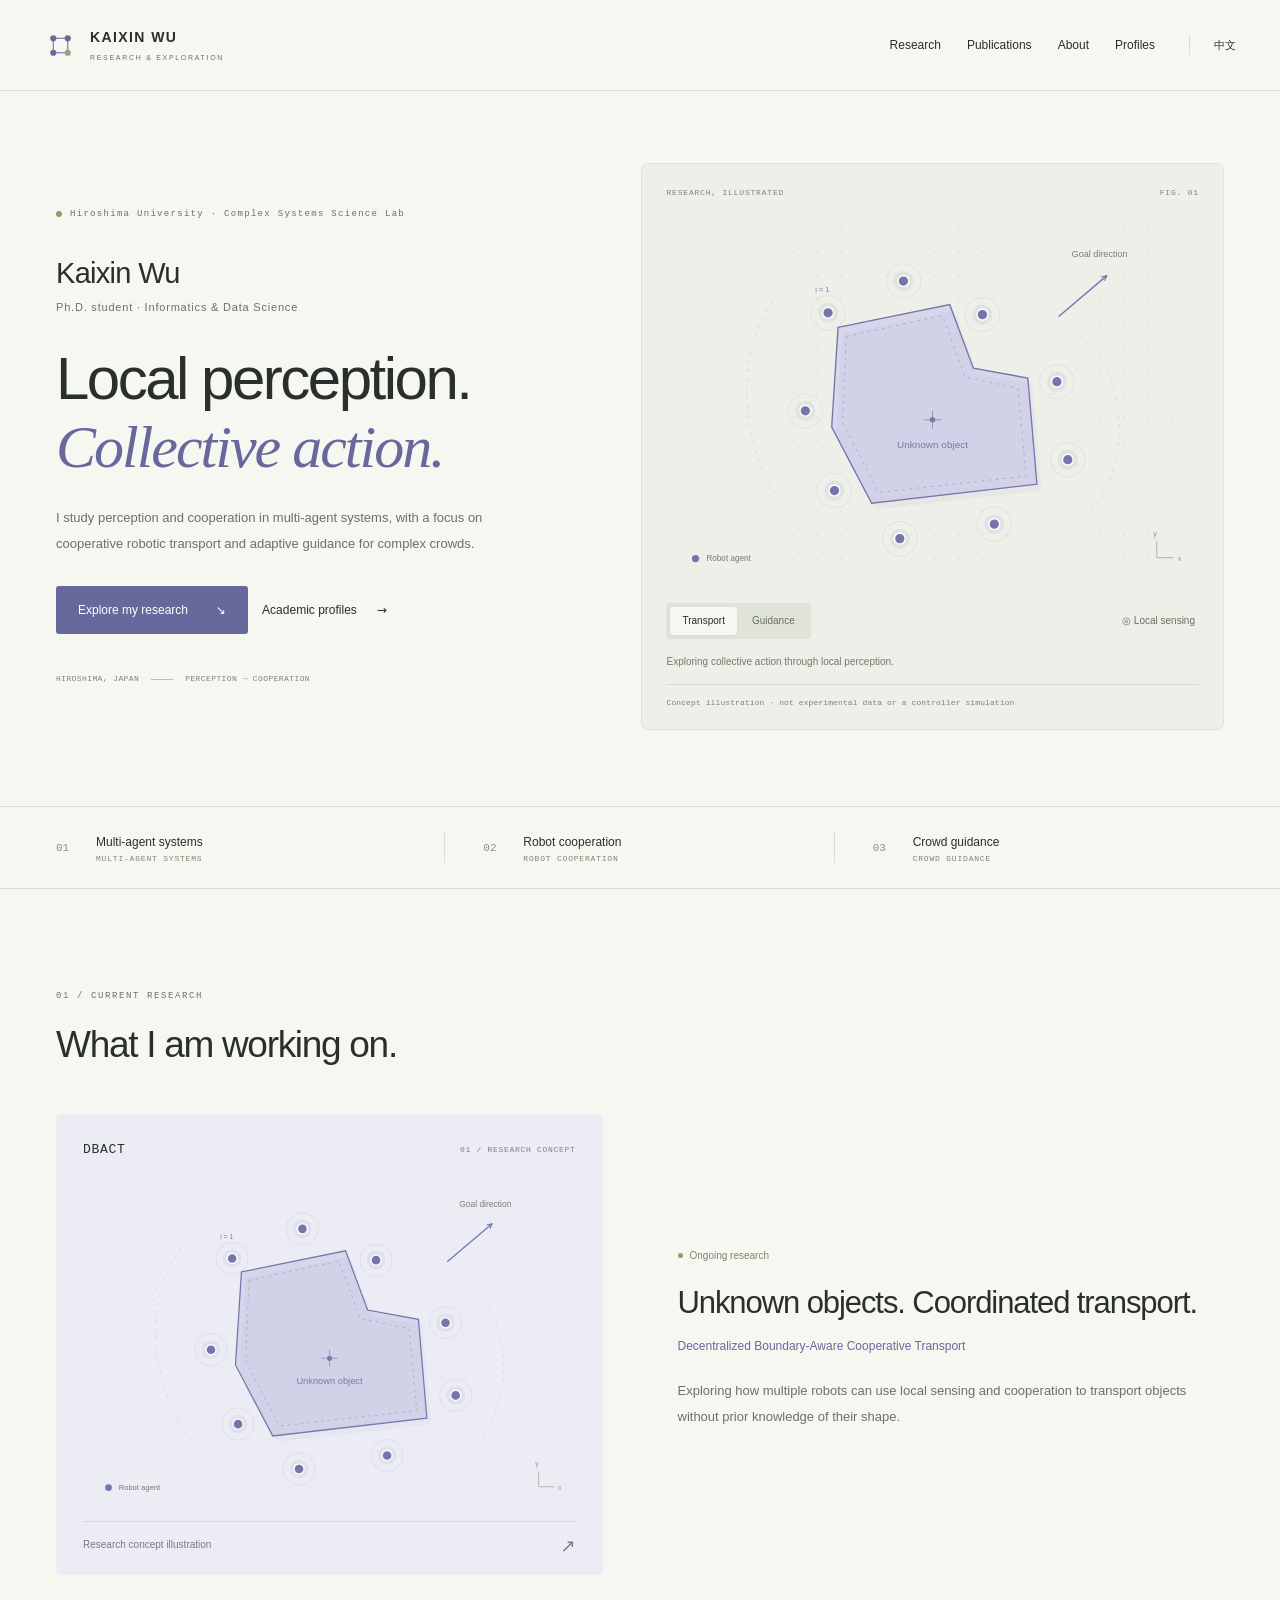
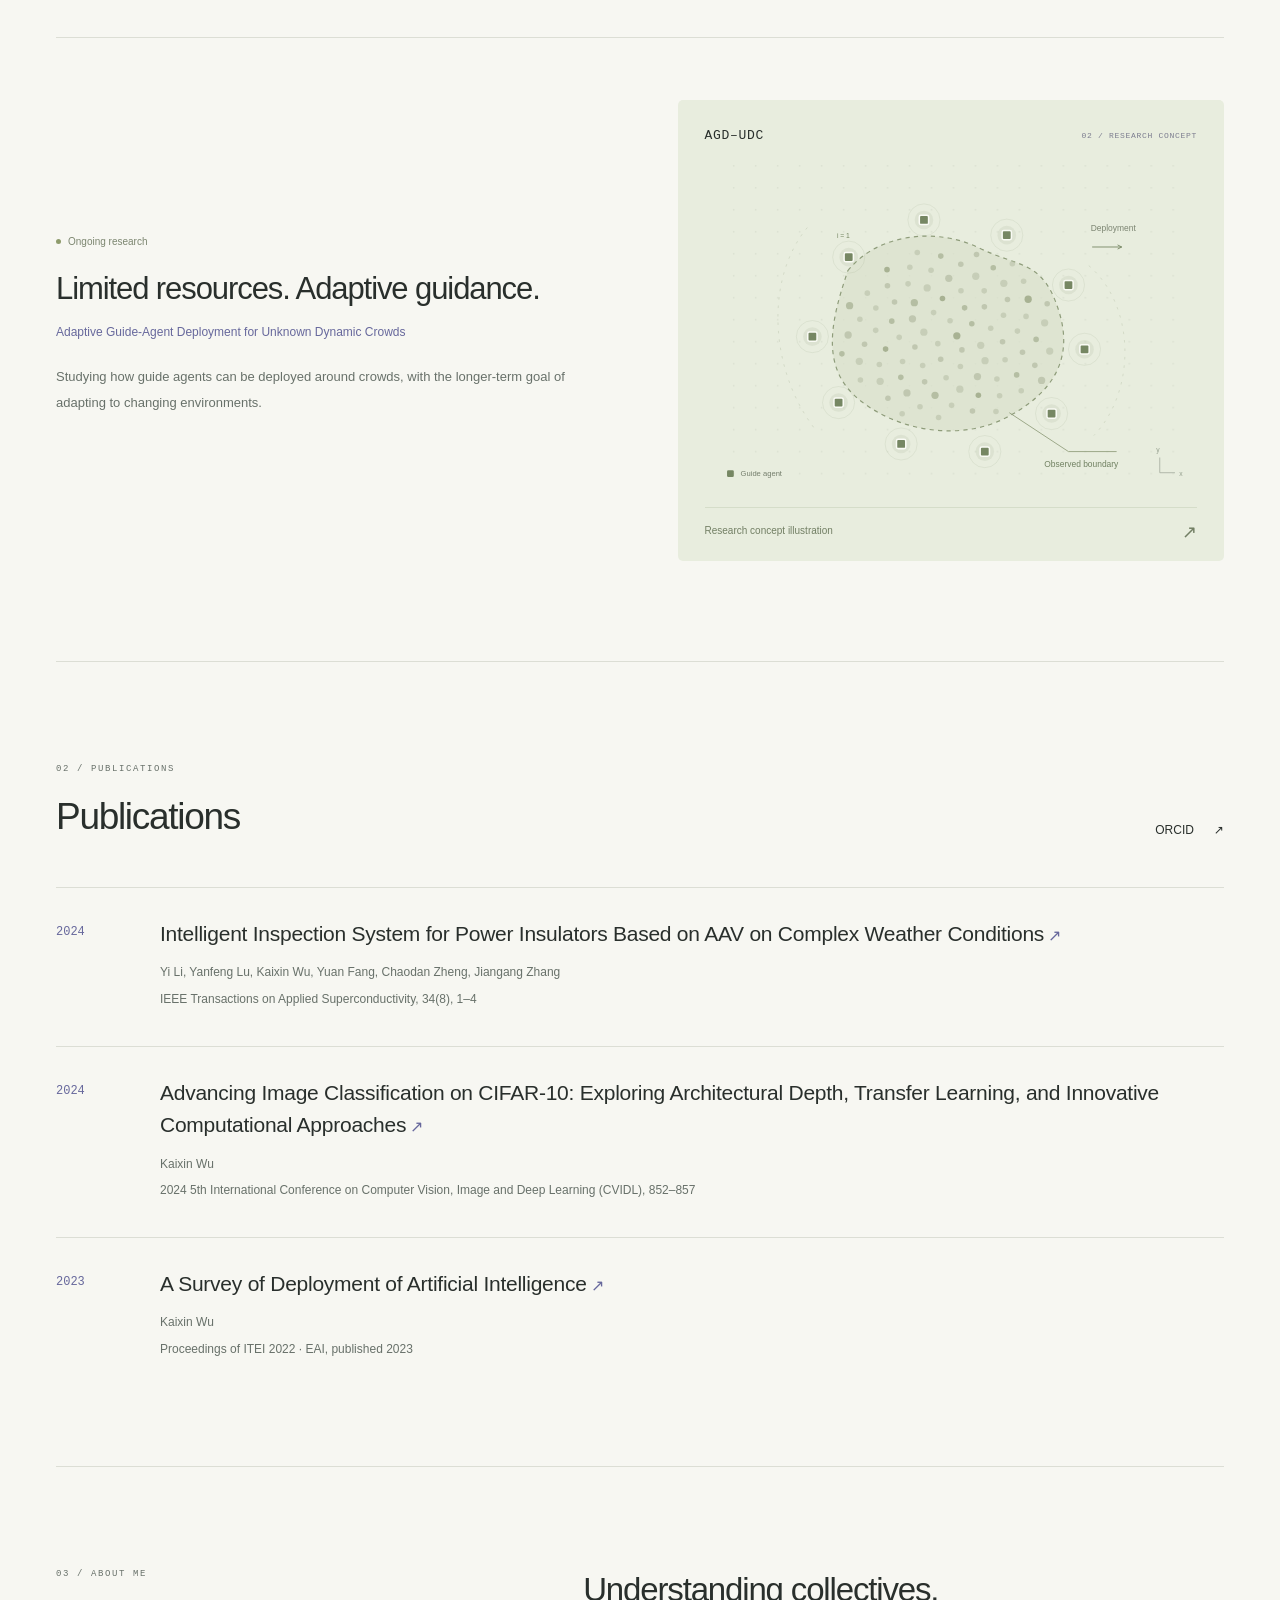
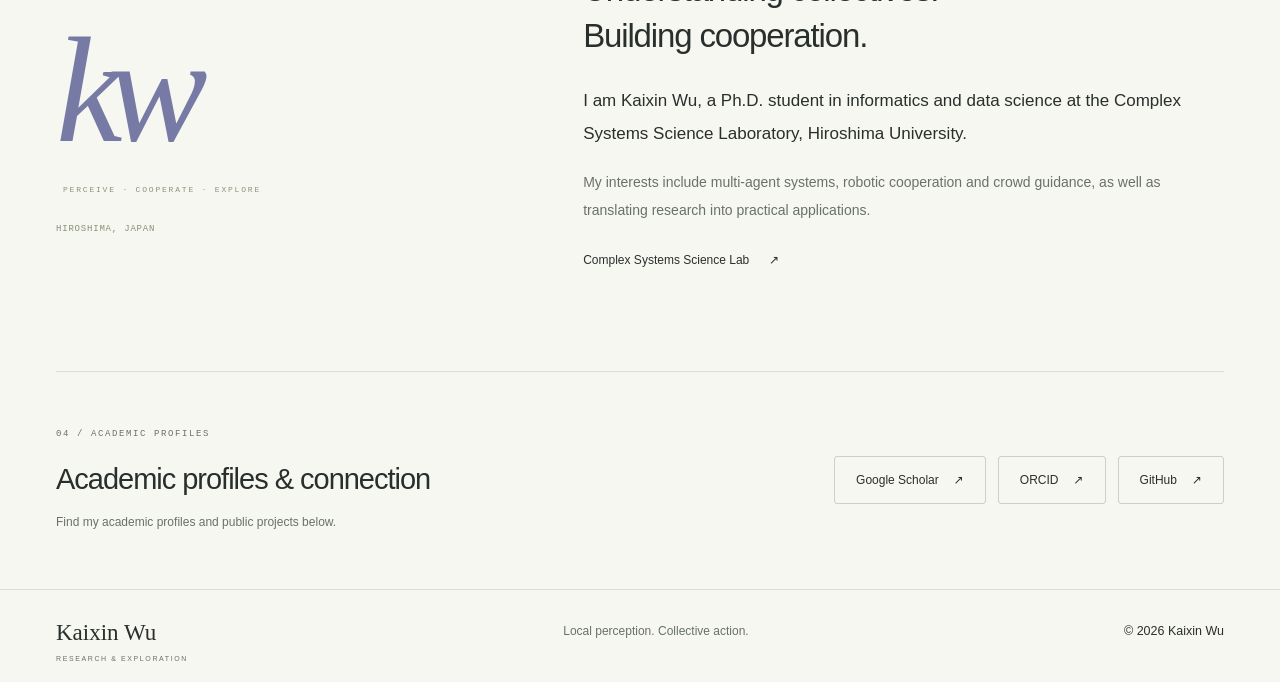
==== site/en/index.html @ 4027f494 "Publish concise profile with verified publications and remove unpublished material from main history" ====
<!doctype html><html lang="en"><head><meta charset="utf-8"><meta name="viewport" content="width=device-width,initial-scale=1"><title>Kaixin Wu · Research & Exploration</title><meta name="description" content="I study perception and cooperation in multi-agent systems, with a focus on cooperative robotic transport and adaptive guidance for complex crowds."><meta name="theme-color" content="#f7f7f2"><meta property="og:title" content="Kaixin Wu · Research & Exploration"><meta property="og:type" content="website"><meta property="og:image" content="https://wu-kaixin.github.io/collective-horizons/assets/social-card.png"><meta property="og:description" content="I study perception and cooperation in multi-agent systems, with a focus on cooperative robotic transport and adaptive guidance for complex crowds."><link rel="canonical" href="https://wu-kaixin.github.io/collective-horizons/en/"><link rel="alternate" hreflang="zh-CN" href="https://wu-kaixin.github.io/collective-horizons/"><link rel="alternate" hreflang="en" href="https://wu-kaixin.github.io/collective-horizons/en/"><link rel="icon" href="../assets/favicon.svg"><link rel="stylesheet" href="../assets/style.css"><link rel="stylesheet" href="../assets/portfolio.css"><script defer src="../assets/app.js"></script></head><body data-language="en"><a class="skip" href="#main">Skip to content</a><header class="site-header"><div class="header-inner"><a class="brand" href="./"><img src="../assets/favicon.svg" width="33" height="33" alt=""><span>KAIXIN WU<small>RESEARCH & EXPLORATION</small></span></a><nav class="main-nav" id="navigation" aria-label="Main navigation"><a href="#research">Research</a><a href="#publications">Publications</a><a href="#about">About</a><a href="#profiles">Profiles</a></nav><div class="header-actions"><a class="lang-switch" href="../" aria-label="切换到中文">中文</a><button class="menu-button" aria-expanded="false" aria-controls="navigation" aria-label="Open navigation">☰</button></div></div></header>
<main id="main"><section class="pf-hero wrap"><div class="pf-hero-copy"><div class="pf-eyebrow"><i></i>Hiroshima University · Complex Systems Science Lab</div><p class="pf-name">Kaixin Wu<span>Ph.D. student · Informatics &amp; Data Science</span></p><h1>Local perception.<br><em>Collective action.</em></h1><p class="pf-intro">I study perception and cooperation in multi-agent systems, with a focus on cooperative robotic transport and adaptive guidance for complex crowds.</p><div class="hero-buttons"><a class="button primary" href="#research">Explore my research <span>↘</span></a><a class="pf-text-link" href="#profiles">Academic profiles <span>→</span></a></div><p class="pf-location">HIROSHIMA, JAPAN <span></span> PERCEPTION → COOPERATION</p></div>
<div class="pf-visual" data-concept-root data-prefix="../" data-language="en"><div class="pf-visual-top"><span>RESEARCH, ILLUSTRATED</span><span data-concept-index>FIG. 01</span></div><img data-concept-image src="../assets/concept-transport-en.svg" width="620" height="440" alt="Concept illustration of robot cooperation"><div class="pf-visual-controls"><div role="group" aria-label="Research illustration topic"><button data-mode="transport" aria-pressed="true" disabled>Transport</button><button data-mode="crowd" aria-pressed="false" disabled>Guidance</button></div><button class="pf-sensing" data-sensing aria-pressed="false" disabled>◎ Local sensing</button></div><p data-concept-caption>Exploring collective action through local perception.</p><div class="pf-figure-note">Concept illustration · not experimental data or a controller simulation</div></div></section>
<div class="pf-topic-strip"><div class="wrap"><span><b>01</b>Multi-agent systems<small>MULTI-AGENT SYSTEMS</small></span><span><b>02</b>Robot cooperation<small>ROBOT COOPERATION</small></span><span><b>03</b>Crowd guidance<small>CROWD GUIDANCE</small></span></div></div>
<section id="research" class="section wrap"><div class="pf-section-heading"><div><span class="eyebrow">01 / CURRENT RESEARCH</span><h2>What I am working on.</h2></div></div><article class="pf-project "><div class="pf-project-art transport"><div class="pf-art-top"><span>DBACT</span><span>01 / RESEARCH CONCEPT</span></div><img src="../assets/concept-transport-en.svg" alt="Concept illustration of the research topic, not experimental results" width="620" height="440" loading="lazy"><div class="pf-art-bottom">Research concept illustration<span>↗</span></div></div><div class="pf-project-copy"><span class="pf-status"><i></i>Ongoing research</span><h3>Unknown objects. Coordinated transport.</h3><p class="pf-project-subtitle">Decentralized Boundary-Aware Cooperative Transport</p><p>Exploring how multiple robots can use local sensing and cooperation to transport objects without prior knowledge of their shape.</p></div></article><article class="pf-project reverse"><div class="pf-project-art crowd"><div class="pf-art-top"><span>AGD–UDC</span><span>02 / RESEARCH CONCEPT</span></div><img src="../assets/concept-crowd-en.svg" alt="Concept illustration of the research topic, not experimental results" width="620" height="440" loading="lazy"><div class="pf-art-bottom">Research concept illustration<span>↗</span></div></div><div class="pf-project-copy"><span class="pf-status"><i></i>Ongoing research</span><h3>Limited resources. Adaptive guidance.</h3><p class="pf-project-subtitle">Adaptive Guide-Agent Deployment for Unknown Dynamic Crowds</p><p>Studying how guide agents can be deployed around crowds, with the longer-term goal of adapting to changing environments.</p></div></article></section>
<section id="publications" class="section wrap pf-publications"><div class="pf-section-heading"><div><span class="eyebrow">02 / PUBLICATIONS</span><h2>Publications</h2></div><a class="pf-text-link" href="https://orcid.org/0009-0009-8963-4432" target="_blank" rel="noopener noreferrer">ORCID <span>↗</span></a></div><article class="pf-publication"><span class="pf-publication-year">2024</span><div><h3><a href="https://doi.org/10.1109/TASC.2024.3465368" target="_blank" rel="noopener noreferrer">Intelligent Inspection System for Power Insulators Based on AAV on Complex Weather Conditions<span aria-hidden="true"> ↗</span></a></h3><p>Yi Li, Yanfeng Lu, Kaixin Wu, Yuan Fang, Chaodan Zheng, Jiangang Zhang</p><p class="pf-publication-venue">IEEE Transactions on Applied Superconductivity, 34(8), 1–4</p></div></article><article class="pf-publication"><span class="pf-publication-year">2024</span><div><h3><a href="https://doi.org/10.1109/CVIDL62147.2024.10604269" target="_blank" rel="noopener noreferrer">Advancing Image Classification on CIFAR-10: Exploring Architectural Depth, Transfer Learning, and Innovative Computational Approaches<span aria-hidden="true"> ↗</span></a></h3><p>Kaixin Wu</p><p class="pf-publication-venue">2024 5th International Conference on Computer Vision, Image and Deep Learning (CVIDL), 852–857</p></div></article><article class="pf-publication"><span class="pf-publication-year">2023</span><div><h3><a href="https://doi.org/10.4108/eai.23-12-2022.2329084" target="_blank" rel="noopener noreferrer">A Survey of Deployment of Artificial Intelligence<span aria-hidden="true"> ↗</span></a></h3><p>Kaixin Wu</p><p class="pf-publication-venue">Proceedings of ITEI 2022 · EAI, published 2023</p></div></article></section>
<section id="about" class="section wrap pf-about"><div><span class="eyebrow">03 / ABOUT ME</span><div class="pf-monogram" aria-hidden="true">kw<span>PERCEIVE · COOPERATE · EXPLORE</span></div><p>HIROSHIMA, JAPAN</p></div><div><h2>Understanding collectives.<br>Building cooperation.</h2><p>I am Kaixin Wu, a Ph.D. student in informatics and data science at the Complex Systems Science Laboratory, Hiroshima University.</p><p>My interests include multi-agent systems, robotic cooperation and crowd guidance, as well as translating research into practical applications.</p><div class="about-links"><a class="pf-text-link" href="https://csslab.jp/members/" target="_blank" rel="noopener noreferrer">Complex Systems Science Lab <span>↗</span></a></div></div></section>
<section id="profiles" class="pf-contact wrap"><div><span class="eyebrow">04 / ACADEMIC PROFILES</span><h2>Academic profiles & connection</h2><p>Find my academic profiles and public projects below.</p></div><div class="profile-links"><a class="button secondary" href="https://scholar.google.com/citations?hl=zh-CN&amp;user=kzJ1vUcAAAAJ" target="_blank" rel="noopener noreferrer">Google Scholar <span aria-hidden="true">↗</span></a><a class="button secondary" href="https://orcid.org/0009-0009-8963-4432" target="_blank" rel="noopener noreferrer">ORCID <span aria-hidden="true">↗</span></a><a class="button secondary" href="https://github.com/Wu-kaixin" target="_blank" rel="noopener noreferrer">GitHub <span aria-hidden="true">↗</span></a></div></section></main>
<footer><div class="footer-inner"><a class="footer-brand" href="#main">Kaixin Wu<span>RESEARCH & EXPLORATION</span></a><p>Local perception. Collective action.</p><small>© 2026 Kaixin Wu</small></div></footer></body></html>
---- site/assets/style.css ----
@charset "UTF-8";
:root{--ink:#1d2d3d;--muted:#657585;--blue:#365eb6;--pale:#edf2fa;--orange:#dc734c;--line:#dde4ea;--paper:#f8fafb;--white:#fff;--green:#41796b}
*{box-sizing:border-box}html{scroll-behavior:smooth;scroll-padding-top:110px}body{margin:0;background:var(--paper);color:var(--ink);font-family:Inter,"Segoe UI","Noto Sans SC","Microsoft YaHei",sans-serif;font-size:15px;line-height:1.8;-webkit-font-smoothing:antialiased}
a{color:inherit;text-decoration:none}button,select{font:inherit}button,a,select{-webkit-tap-highlight-color:transparent}button{cursor:pointer}button:disabled{cursor:default}a:focus-visible,button:focus-visible,select:focus-visible,summary:focus-visible{outline:3px solid var(--orange);outline-offset:5px}img{max-width:100%;height:auto}h1,h2,h3,p{margin-top:0}h1,h2,h3{font-weight:550;line-height:1.4;letter-spacing:-.035em}h2{font-size:36px;margin-bottom:22px}h3{font-size:23px}p{color:var(--muted)}code{font-size:12px;word-break:break-word}::selection{background:#d4e1fd}
.wrap{width:min(1200px,calc(100% - 96px));margin-inline:auto}.section{padding:104px 0}.skip{position:fixed;left:20px;top:-100px;z-index:99;background:var(--blue);padding:12px 18px;color:white}.skip:focus{top:14px}.site-header{position:sticky;top:0;z-index:30;background:rgba(248,250,251,.96);border-bottom:1px solid var(--line);backdrop-filter:blur(14px)}
.header-inner{width:min(1344px,calc(100% - 80px));height:92px;margin:auto;display:flex;align-items:center;gap:34px}.brand{display:flex;align-items:center;gap:12px;white-space:nowrap;line-height:1.3;font-size:18px;letter-spacing:-.6px}.brand b{font-family:Georgia,serif;font-weight:400;font-style:italic}.brand small{display:block;font-size:8px;letter-spacing:2.4px;margin-top:7px;color:var(--muted)}
.main-nav{display:flex;align-items:center;gap:28px;margin-left:auto;font-size:13px}.main-nav a:hover,.text-link:hover,.lang-switch:hover{color:var(--blue)}.header-actions{display:flex;gap:15px;align-items:center}.lang-switch{font-size:12px;border-left:1px solid #cbd5df;padding-left:24px}.menu-button{display:none;background:transparent;border:0;font-size:25px}.eyebrow{display:block;font-size:10px;font-weight:650;letter-spacing:1.9px;color:var(--blue);line-height:1.7;margin-bottom:22px}
.hero{display:grid;grid-template-columns:1fr 1.13fr;gap:56px;align-items:center;padding-top:82px;padding-bottom:88px;min-height:710px}.hero h1{font-size:67px;font-weight:500;line-height:1.23;letter-spacing:-2px;margin:20px 0 28px}.hero h1 em{font-style:normal;color:var(--blue)}html[lang=en] .hero h1{font-size:62px;line-height:1.14;letter-spacing:-2.8px}html[lang=en] .hero h1 em{font-family:Georgia,serif;font-style:italic;font-weight:400}
.hero-description{font-size:15px;line-height:1.95;max-width:450px;margin-bottom:30px}.hero-buttons,.button-row{display:flex;gap:14px;align-items:center;flex-wrap:wrap}.button{display:inline-flex;justify-content:center;align-items:center;gap:28px;padding:11px 20px;font-size:13px;line-height:1.7;border:1px solid transparent;transition:background .2s,transform .2s}.button:hover{transform:translateY(-2px)}.primary{background:var(--blue);color:white}.primary:hover{background:#284a92}.secondary{border-color:#cbd6e4}.secondary:hover{background:var(--pale)}.quiet{padding-left:8px}.hero-signature{display:flex;gap:12px;align-items:center;margin-top:39px;font-size:12px}.hero-signature small{display:block;color:var(--muted);font-size:10px;letter-spacing:.3px}.signature{font-family:Georgia,serif;font-style:italic;border:1px solid #d4dce5;width:38px;height:38px;display:grid;place-items:center;border-radius:50%;color:#6b7b91}
.hero-figure{position:relative;margin-top:25px;align-self:center}.figure-top{display:flex;justify-content:space-between;font-size:9px;letter-spacing:1.3px;color:var(--muted);border-bottom:1px solid var(--line);padding-bottom:14px}.dot{display:inline-block;width:6px;height:6px;background:var(--green);border-radius:50%;margin-right:6px}.geometry-view{display:block;width:100%;height:auto;margin-top:13px}.figure-controls{display:flex;justify-content:space-between;gap:14px;align-items:center;border-top:1px solid var(--line);padding-top:17px;font-size:9px;color:var(--muted)}.segmented{display:flex;gap:4px}.segmented button{border:1px solid transparent;background:transparent;font-size:10px;padding:5px 10px;border-radius:3px;color:var(--muted)}.segmented button[aria-pressed=true]{border-color:#c5d2e5;background:#edf2f9;color:var(--blue)}
.discipline-strip{border-block:1px solid var(--line)}.discipline-strip .wrap{display:flex;justify-content:space-between;gap:20px;padding-block:23px;font-size:9px;font-weight:600;letter-spacing:1.5px;color:#5e7184}.section-head{display:flex;align-items:start;justify-content:space-between}.section-head .eyebrow{margin-bottom:14px}.section-head h2{margin-bottom:20px}.section-intro{display:flex;justify-content:space-between;gap:70px;align-items:start;margin-bottom:37px}.section-intro p{max-width:590px;margin:0}.side-note{font-size:10px;letter-spacing:1.5px;color:var(--muted);text-align:right;line-height:2}.section-description{max-width:740px;margin-bottom:34px}
.project-grid{display:grid;grid-template-columns:repeat(3,minmax(0,1fr));gap:20px}.project-card{position:relative;display:flex;flex-direction:column;padding:27px 28px 30px;border:1px solid var(--line);min-height:427px;background:#fff}.card-top{display:flex;align-items:center;justify-content:space-between;gap:8px;font-size:8px;letter-spacing:1px;color:#718193}.status{font-size:9px;letter-spacing:0;white-space:nowrap;padding:2px 7px;background:#edf4f1;color:#417967;border-radius:2px}.status.future{background:#f8eee8;color:#a85e41}.project-card h3{font-size:26px;margin-bottom:15px}.project-card p{font-size:13px;line-height:1.95;margin-bottom:24px}.project-icon{font-family:Georgia,serif;font-size:57px;line-height:1.2;color:var(--blue);margin:26px 0 25px;height:65px;position:relative;max-width:100px}.project-icon i{font-style:normal;position:absolute;font-size:70px;opacity:.2;left:30px;top:-12px}.future-card .project-icon{color:var(--orange)}.project-card .text-link{margin-top:auto;padding-top:25px}.text-link{display:inline-flex;align-items:center;justify-content:space-between;gap:12px;font-size:12px;font-weight:550;line-height:1.65}.tags{display:flex;gap:7px;flex-wrap:wrap}.tags span{font-size:9px;line-height:1.5;padding:4px 7px;background:#f0f3f7;color:#5e7085;letter-spacing:.25px}.crowd-dots{display:grid;grid-template-columns:repeat(5,8px);gap:6px;align-content:center;height:65px;margin:26px 0 25px;transform:rotate(-12deg);width:70px}.crowd-dots i{display:block;background:#6a8e83;width:6px;height:6px;border-radius:50%}.crowd-dots i:nth-child(4n){background:#bfd4cc}.crowd-dots i:nth-child(7n){background:var(--orange)}
.evidence-section,.light-band{background:#eef2f6}.explorer{background:white;border:1px solid #d8e1ea;padding:32px}.explorer-title{display:flex;gap:20px;align-items:start;justify-content:space-between}.explorer-title .eyebrow{font-size:8px;margin-bottom:8px}.explorer-title h3{font-size:28px;margin:0 0 15px}.pill{display:inline-block;font-size:10px;line-height:1.6;color:#59738e;background:#f0f4f8;border:1px solid #dfe7ef;border-radius:3px;padding:5px 9px;white-space:nowrap}.explorer-intro{font-size:12px;margin-bottom:22px}.filter-row{display:grid;grid-template-columns:1fr 1.15fr 1.25fr auto;gap:15px;align-items:end}.filter-row label{font-size:10px;font-weight:600;color:#62778c;display:flex;flex-direction:column;gap:7px;letter-spacing:.3px}select{display:block;min-width:0;width:100%;color:#314459;border:1px solid #ced9e4;background:#fff;border-radius:3px;padding:10px 28px 10px 10px;font-size:12px;height:42px}.reset-button{height:42px;background:#f1f5f9;color:#557088;border:1px solid #dce5ed;border-radius:3px;padding:8px 16px;font-size:11px}
.data-stats{display:grid;grid-template-columns:repeat(4,1fr);gap:20px;margin:28px 0 26px;padding:23px 0;border-block:1px solid var(--line)}.data-stats strong{display:block;font-size:29px;font-weight:500;color:var(--ink);letter-spacing:-1px;line-height:1.5;font-variant-numeric:tabular-nums}.data-stats span{display:block;font-size:10px;color:#697c8e;margin-top:6px}.method-bars{display:flex;gap:20px;margin:15px 0 26px}.method-bar{flex:1}.method-bar>div{display:flex;justify-content:space-between;font-size:10px;color:#637587;margin-bottom:8px;gap:12px}.bar-track{height:7px!important;background:#ecf0f4;border-radius:1px;overflow:hidden}.bar-track span{display:block;background:var(--blue);height:100%}.method-bar:nth-child(2) .bar-track span{background:#608c7e}.method-bar:nth-child(3) .bar-track span{background:#df875d}
.table-wrap{max-width:100%;overflow:auto}table{width:100%;border-collapse:collapse;font-size:11px;text-align:left;line-height:1.7}caption{text-align:left;font-size:10px;color:#7b8c9c;padding-bottom:10px}th{background:#f6f8fb;color:#62778b;font-size:10px;font-weight:550;white-space:nowrap}th,td{padding:11px 14px;border-bottom:1px solid #e7ecf1}td{font-variant-numeric:tabular-nums}td:first-child{min-width:140px}td small{font-size:9px;color:var(--muted);display:block}.case-details{margin-top:20px}.case-details>summary{font-size:12px;cursor:pointer;color:var(--blue);padding-block:8px}.case-details table{min-width:820px}.case-details td:nth-child(3){max-width:240px}.case-details details{min-width:140px;font-size:9px;white-space:normal}.case-details details summary{cursor:pointer}.badge-ok{color:#397960}.badge-bad{color:#ab5135}.data-message{font-size:12px;color:#a54c31;margin-top:18px}.data-message:empty{display:none}.source-note{font-size:10px;line-height:1.95;margin:20px 0 0;color:#768697}.source-note .text-link{margin-right:22px}.source-links{display:flex;gap:28px;margin-top:15px}.source-links .text-link{font-size:10px}.paper-feature{display:grid;grid-template-columns:250px 1fr;gap:65px;align-items:center;padding:32px 35px;border-top:1px solid var(--line);border-bottom:1px solid var(--line)}.paper-cover{background:#fff;box-shadow:0 7px 22px #263f5a12;border:1px solid #dde5ee;aspect-ratio: .72;padding:27px 22px;transform:rotate(-3deg);display:flex;flex-direction:column;justify-content:space-between}.paper-cover>span{font-size:7px;letter-spacing:1px;line-height:1.6;color:#78899c}.paper-mini-title{font-family:Georgia,serif;font-size:18px;line-height:1.25}.paper-lines{height:38px;background:repeating-linear-gradient(to bottom,#dce3eb 0px,#dce3eb 1px,transparent 1px,transparent 6px);width:100%}.paper-cover svg{width:100%;height:85px}.paper-text h3{font-size:30px;line-height:1.5;margin:22px 0 18px;max-width:740px}.paper-text p{font-size:13px}.paper-text .muted{font-size:11px}.paper-text .button-row{margin-top:25px}.paper-text .button{font-size:11px}.horizon-section{background:#23394e;color:#f1f5fa}.horizon-section .eyebrow{color:#9db9dd}.horizon-section p{color:#b4c2cf}.roadmap{display:grid;grid-template-columns:repeat(3,1fr);gap:43px;margin-top:40px}.roadmap article{position:relative;padding-top:32px;border-top:1px solid #62768c}.roadmap-number{position:absolute;top:-17px;font-family:Georgia,serif;background:#23394e;padding-right:15px;font-size:22px;color:#b1c6dd}.roadmap .eyebrow{font-size:8px;letter-spacing:1.5px;margin:3px 0 12px}.roadmap h3{font-size:22px}.roadmap p{font-size:13px;line-height:1.9;margin:0}.horizon-bottom{border-top:1px solid #4b6076;margin-top:50px;padding-top:26px;display:flex;gap:27px;align-items:start}.horizon-bottom>span{font-size:27px;color:#e69670}.horizon-bottom p{font-size:13px;max-width:960px;margin:0}.about-section{display:grid;grid-template-columns:1fr 1.7fr;gap:100px}.about-identity{padding-right:50px;border-right:1px solid var(--line)}.monogram{position:relative;display:grid;place-items:center;background:#e7edf5;color:var(--blue);width:112px;height:112px;font:italic 36px Georgia,serif;margin-bottom:25px}.monogram span{position:absolute;bottom:7px;right:12px;color:var(--orange);font-size:25px}.about-identity h2{font-size:26px;letter-spacing:-.6px}.about-identity h2 span{display:block;font-size:15px;font-weight:400;color:var(--muted);margin-top:5px}.about-identity p{font-size:12px}.about-text h2{font-size:32px;margin-bottom:22px}.about-text p{font-size:14px;line-height:2}.about-links{display:flex;gap:23px;flex-wrap:wrap;margin:25px 0}.about-links .text-link{font-size:11px}.small{font-size:10px!important}.muted{color:var(--muted)}
footer{border-top:1px solid var(--line);padding:44px max(48px,calc((100% - 1200px)/2)) 24px;background:#f0f3f6}.footer-inner{display:flex;align-items:start;justify-content:space-between;gap:35px}.footer-brand{font:21px Georgia,serif;white-space:nowrap}.footer-brand span{display:block;font:10px "Segoe UI",sans-serif;letter-spacing:3px;margin-top:9px;color:var(--muted)}.footer-inner p{font-size:12px;margin:0}.footer-inner p small{font-size:10px}.footer-inner>div{display:flex;gap:23px}.footer-inner .text-link{font-size:11px}.footer-note{border-top:1px solid #dce3e9;margin-top:30px;padding-top:16px;font-size:9px;color:#788899}
.detail-hero{padding-top:50px;padding-bottom:58px;border-bottom:1px solid var(--line)}.back-link{display:block;font-size:11px;color:var(--muted);margin-bottom:34px}.detail-hero .eyebrow{font-size:10px}.detail-hero h1{font-size:53px;line-height:1.3;margin-bottom:24px}.detail-hero>p{max-width:790px;font-size:16px;line-height:1.9}.detail-hero .tags{margin-top:24px}.detail-section{padding-top:65px;padding-bottom:65px}.detail-section h2{font-size:30px}.two-column{display:grid;grid-template-columns:1.3fr 1fr;gap:65px;align-items:start}.two-column p{font-size:14px;line-height:2}.note-box{background:#eef3f8;border-left:2px solid #93accf;padding:26px 29px}.note-box .eyebrow{margin-bottom:13px}.note-box p{font-size:12px;margin-bottom:16px}.note-box .text-link{display:flex;margin-top:13px;font-size:11px}.note-box h3{font-size:20px}.process-grid{display:grid;grid-template-columns:repeat(4,1fr);gap:26px;margin-top:45px}.process-grid>div{border-top:1px solid var(--line);padding-top:14px}.process-grid span{font-size:10px;color:var(--blue);letter-spacing:1px}.process-grid h3{font-size:20px;margin:10px 0}.process-grid p{font-size:12px}.research-figure{margin:20px 0 0;padding:20px;background:white}.research-figure img{display:block;width:100%;height:auto}.research-figure figcaption{font-size:11px;line-height:1.9;color:var(--muted);padding-top:18px}.research-figure figcaption .text-link{margin-left:12px}.finding-grid{display:grid;grid-template-columns:repeat(3,1fr);gap:35px;margin-top:35px}.finding-grid article>span{color:var(--orange);font:27px Georgia,serif}.finding-grid h3{font-size:21px;margin:13px 0}.finding-grid p{font-size:13px;line-height:1.9}.research-list{padding-left:23px;color:var(--muted);font-size:14px}.research-list li{padding-left:5px;margin-bottom:14px}.resource-panel{padding:28px;background:#eef3f8}.resource-panel h3{margin-bottom:15px}.resource-panel a{display:flex;border-bottom:1px solid #d6e1eb;padding-block:14px;gap:20px;font-size:12px}.resource-panel a:last-child{border-bottom:none}.detail-section .roadmap-number{background:var(--paper);color:var(--blue)}.detail-section .roadmap article{border-color:#c4d0de}.detail-section .roadmap .eyebrow{color:var(--blue)}
.crowd-illustration{position:relative;display:flex;align-items:center;justify-content:space-around;gap:40px;min-height:310px;border:1px solid #dce5ed;background-color:#f3f6f9;background-image:radial-gradient(#ccd6e1 1px,transparent 1px);background-size:20px 20px;margin-top:40px;padding:45px}.crowd-illustration>span{position:absolute;bottom:12px;right:20px;font-size:9px;color:var(--muted)}.crowd-cluster{position:relative;display:grid;grid-template-columns:repeat(5,10px);gap:12px;padding:30px;border:2px dashed #94accf;border-radius:44%;transform:rotate(-10deg)}.crowd-cluster i{width:6px;height:6px;background:#567b72;border-radius:50%}.crowd-cluster i:nth-child(3n){background:#a8bdb6}.crowd-cluster b{position:absolute;bottom:-20px;right:10px;font-size:11px;background:var(--blue);border:7px solid #f3f6f9;border-radius:50%;color:white;width:40px;height:40px;display:grid;place-items:center}.crowd-cluster.c2{grid-template-columns:repeat(6,10px);border-radius:35%;padding:40px;transform:rotate(14deg)}.crowd-cluster.c3{grid-template-columns:repeat(4,10px);padding:25px;transform:rotate(3deg)}
.metric-grid{display:grid;grid-template-columns:repeat(4,1fr);gap:20px;margin:35px 0 50px}.metric-grid strong{font-size:32px;letter-spacing:-1px;font-weight:500;display:block}.metric-grid>div:last-child strong{font-size:24px;line-height:2.4}.metric-grid span{display:block;font-size:11px;color:var(--muted)}.resource-bars{margin-top:20px}.resource-bars>div{display:grid;grid-template-columns:80px 1fr 55px;gap:15px;align-items:center;font-size:12px;padding-block:10px}.resource-bars i{height:8px;background:linear-gradient(to right,var(--blue) var(--bar),#d8e2ed var(--bar));border-radius:2px}.resource-bars b{font-size:12px;font-weight:500;color:var(--blue)}.repository-list article{display:grid;grid-template-columns:50px 1fr auto;gap:22px;padding:30px 0;border-bottom:1px solid var(--line);align-items:center}.repo-number{align-self:start;font:24px Georgia,serif;color:#8aa1b8}.repository-list h3{margin-bottom:7px}.repository-list p{font-size:13px;margin:0 0 10px}.repository-list code{background:#eaf0f7;padding:4px 9px;color:#5b748e;font-size:10px}.download-grid{display:grid;grid-template-columns:repeat(3,1fr);gap:25px;margin-top:30px}.download-grid article{padding:27px;background:white;border:1px solid var(--line);display:flex;flex-direction:column}.download-grid article>span{font-size:9px;letter-spacing:1.5px;color:var(--blue);margin-bottom:20px}.download-grid h3{font-size:22px}.download-grid p{font-size:12px}.download-grid .text-link{margin-top:auto;padding-top:10px}
@media(min-width:1600px){.hero{min-height:790px;gap:85px}.hero h1{font-size:76px}}
@media(max-width:1100px){.wrap{width:calc(100% - 64px)}.header-inner{width:calc(100% - 48px);gap:23px}.main-nav{gap:20px}.hero{gap:32px}.hero h1{font-size:56px}html[lang=en] .hero h1{font-size:51px}.hero .eyebrow{font-size:8px;letter-spacing:1.2px}.figure-controls{flex-wrap:wrap}.project-card{padding:23px 20px}.card-top{flex-wrap:wrap}.project-card h3{font-size:23px}.about-section{gap:55px}.about-identity{padding-right:25px}.paper-feature{gap:40px;padding:30px 15px}.paper-text h3{font-size:26px}.footer-inner{flex-wrap:wrap}.two-column{gap:38px}.metric-grid strong{font-size:28px}.metric-grid>div:last-child strong{font-size:20px}}
@media(max-width:850px){.main-nav{gap:14px;font-size:11px}.header-inner{height:80px}.brand{font-size:16px}.brand svg{width:27px}.lang-switch{padding-left:13px}.hero{padding-top:54px;padding-bottom:58px;gap:25px;min-height:610px}.hero h1{font-size:48px}html[lang=en] .hero h1{font-size:44px}.hero-description{font-size:13px}.hero-buttons{gap:8px}.hero-buttons .button{gap:14px;padding:10px 15px;font-size:11px}.hero-signature{margin-top:27px}.section{padding:75px 0}h2{font-size:30px}.project-grid{gap:12px}.project-card{padding:20px 17px}.project-card h3{font-size:22px}.project-card p{font-size:12px}.project-card .tags{gap:4px}.tags span{font-size:8px}.filter-row{grid-template-columns:1fr 1fr}.reset-button{align-self:end}.data-stats{gap:13px}.data-stats strong{font-size:25px}.explorer{padding:25px}.paper-feature{grid-template-columns:190px 1fr;gap:35px}.paper-text h3{font-size:24px}.paper-cover{padding:20px}.roadmap{gap:25px}.roadmap h3{font-size:20px}.roadmap p{font-size:12px}.about-section{grid-template-columns:1fr 1.5fr;gap:40px}.about-text h2{font-size:28px}.about-text p{font-size:13px}.side-note{display:none}.detail-hero h1{font-size:45px}.two-column{grid-template-columns:1fr}.note-box{max-width:none}.crowd-illustration{gap:20px;padding:30px 20px}.crowd-cluster{gap:8px;padding:22px}.crowd-cluster.c2{padding:29px}.metric-grid{grid-template-columns:repeat(2,1fr)}.finding-grid{gap:22px}.finding-grid h3{font-size:19px}.download-grid{gap:14px}.download-grid article{padding:20px}.download-grid h3{font-size:20px}}
@media(max-width:680px){html{scroll-padding-top:90px}.wrap{width:calc(100% - 40px)}.header-inner{width:calc(100% - 36px);height:76px;gap:12px;justify-content:space-between}.brand{font-size:17px}.brand small{font-size:7px;letter-spacing:2px}.header-actions{gap:16px}.nav-ready .menu-button{display:block}.site-header:not(.nav-ready) .header-inner{height:auto;flex-wrap:wrap;padding-block:16px}.lang-switch{border:0;padding:0}.main-nav{display:flex;position:static;order:3;width:100%;left:0;right:0;top:76px;background:var(--paper);border-bottom:1px solid var(--line);padding:18px 22px;flex-wrap:wrap;justify-content:center;gap:18px 26px;font-size:13px;box-shadow:0 6px 10px #17304c09}.nav-ready .main-nav{display:none;position:absolute}.nav-ready .main-nav.open{display:flex}.hero{display:flex;flex-direction:column;gap:20px;align-items:stretch;padding-top:43px;padding-bottom:43px;min-height:0}.hero .eyebrow{font-size:8px;margin-bottom:18px}.hero h1{font-size:53px;line-height:1.2;letter-spacing:-1.5px;margin:16px 0 25px}html[lang=en] .hero h1{font-size:49px;letter-spacing:-2px}.hero-description{font-size:14px;max-width:none;line-height:1.9}.hero-buttons .button{font-size:12px;padding:12px 18px}.hero-signature{margin-top:28px}.hero-figure{margin:15px 0 0;width:100%}.figure-top{font-size:8px}.figure-controls{gap:8px;font-size:8px}.figure-controls .segmented button{font-size:10px}.discipline-strip .wrap{display:grid;grid-template-columns:1fr 1fr;gap:12px;font-size:8px;letter-spacing:1px;padding-block:20px}.section{padding-block:62px}.section-head h2{font-size:28px}.section-intro{margin-bottom:28px}.section-intro p,.section-description{font-size:13px}.eyebrow{font-size:9px}.project-grid{grid-template-columns:1fr;gap:18px}.project-card{padding:25px 26px;min-height:355px}.card-top{font-size:9px}.project-card h3{font-size:26px}.project-card p{font-size:13px}.project-icon,.crowd-dots{margin:20px 0 21px}.project-card .text-link{padding-top:23px}.tags span{font-size:9px}.explorer{padding:20px 16px}.explorer-title{flex-wrap:wrap;gap:0}.explorer-title .pill{margin-bottom:16px;font-size:9px}.explorer-title h3{font-size:25px}.explorer-intro{font-size:11px}.filter-row{gap:12px}.filter-row label{font-size:10px}select{font-size:11px;padding-left:8px}.reset-button{font-size:11px}.data-stats{grid-template-columns:1fr 1fr;gap:20px;margin-block:23px;padding-block:20px}.data-stats strong{font-size:27px}.data-stats span{font-size:9px;line-height:1.6}.method-bars{flex-direction:column;gap:12px}.method-bar>div{font-size:10px}.source-note{font-size:10px}.source-links{gap:15px;flex-wrap:wrap}th,td{padding:10px}table{font-size:10px}th{font-size:9px}.paper-feature{grid-template-columns:1fr;padding:24px 0;gap:34px}.paper-cover{width:200px;margin:8px auto;padding:24px}.paper-text h3{font-size:25px}.paper-text .pill{font-size:9px;white-space:normal}.paper-text .button-row{gap:12px}.paper-text .button{font-size:11px}.roadmap{grid-template-columns:1fr;gap:43px;margin-top:37px}.roadmap h3{font-size:23px;margin-bottom:13px}.roadmap p{font-size:13px}.horizon-bottom{margin-top:35px;gap:17px}.horizon-bottom p{font-size:12px}.about-section{grid-template-columns:1fr;gap:40px}.about-identity{border-right:0;border-bottom:1px solid var(--line);padding:0 0 28px}.monogram{width:84px;height:84px;font-size:30px}.about-identity h2{font-size:26px}.about-identity p{font-size:12px}.about-text h2{font-size:29px}.about-links{gap:17px}.footer-inner{display:flex;flex-direction:column;gap:24px}.footer-inner>div{flex-wrap:wrap}footer{padding:35px 20px 22px}.footer-brand{font-size:23px}.footer-note{font-size:9px}.detail-hero{padding:33px 0 40px}.back-link{margin-bottom:26px}.detail-hero h1{font-size:37px;letter-spacing:-1.4px}.detail-hero>p{font-size:14px}.detail-section{padding-block:47px}.detail-section h2{font-size:27px}.two-column{gap:30px}.two-column p{font-size:13px}.note-box{padding:23px}.process-grid{grid-template-columns:1fr 1fr;gap:20px;margin-top:32px}.process-grid h3{font-size:19px}.research-figure{padding:10px}.research-figure figcaption{font-size:10px}.finding-grid{grid-template-columns:1fr;gap:25px}.finding-grid h3{font-size:23px;margin-top:10px}.finding-grid p{font-size:13px}.crowd-illustration{gap:8px;padding:35px 8px;min-height:230px}.crowd-cluster{padding:16px;gap:6px;grid-template-columns:repeat(5,5px)}.crowd-cluster i{width:4px;height:4px}.crowd-cluster.c2{padding:19px;grid-template-columns:repeat(6,5px);gap:6px}.crowd-cluster.c3{padding:12px;grid-template-columns:repeat(4,5px);gap:6px}.crowd-cluster b{font-size:9px;width:32px;height:32px;border-width:5px;bottom:-19px}.crowd-illustration>span{font-size:8px}.metric-grid{gap:23px 15px;margin:25px 0 35px}.metric-grid strong{font-size:29px}.metric-grid>div:last-child strong{font-size:20px}.metric-grid span{font-size:10px}.repository-list article{grid-template-columns:28px 1fr;gap:15px}.repository-list article>.text-link{grid-column:2}.repository-list h3{font-size:22px}.repository-list p{font-size:12px}.download-grid{grid-template-columns:1fr;gap:18px}.download-grid article{padding:24px}.download-grid h3{font-size:23px}}
@media(prefers-reduced-motion:reduce){html{scroll-behavior:auto}*,*:before,*:after{transition:none!important;animation:none!important}}
@media print{.site-header,.hero-buttons,.figure-controls,.filter-row,.case-details,footer{display:none}.wrap{width:100%}.section,.detail-section{padding:25px 0}.hero{min-height:0;padding:0;gap:20px}.hero h1{font-size:40px}.project-grid{display:block}.project-card{break-inside:avoid;min-height:0;margin-bottom:12px}.horizon-section{background:#fff;color:#111}.horizon-section p{color:#555}.roadmap-number{background:white}.explorer{break-inside:avoid}.source-links a::after{content:" (" attr(href) ")";font-size:8px}.paper-cover{box-shadow:none}}
---- site/assets/portfolio.css ----
/* Research & Exploration — the user's draft, refined for a full research site. */
:root{--ink:#292f2c;--muted:#68716a;--blue:#67689c;--pale:#ececf4;--orange:#929b70;--line:#dcded5;--paper:#f7f7f2;--green:#708562}
body{font-family:Inter,"Avenir Next","Segoe UI","Noto Sans SC","Microsoft YaHei",sans-serif;line-height:1.85;background:var(--paper)}
h1,h2,h3{letter-spacing:-.035em;font-weight:500}.wrap{width:min(1180px,calc(100% - 112px))}.section{padding:100px 0}
.site-header{background:#f7f7f2f5}.header-inner{width:min(1280px,calc(100% - 88px));height:90px}.brand{font-size:14px;font-weight:650;letter-spacing:1.4px;gap:13px}.brand small{font-size:7px;letter-spacing:1.7px;margin-top:6px;font-weight:400}.main-nav{font-size:12px;gap:26px}.lang-switch{font-size:11px;border-color:var(--line)}
.eyebrow,.pf-eyebrow,.pf-visual-top,.pf-location,.pf-art-top,.pf-paper-strip>span,.pf-update time,.pf-about>div>p,.pf-figure-note{font-family:"SFMono-Regular",Consolas,"Liberation Mono",monospace}.eyebrow{color:var(--muted);font-size:9px;letter-spacing:1.6px;font-weight:400;margin-bottom:16px}
.button{border-radius:3px;font-size:12px;padding:12px 21px;min-height:48px;gap:28px}.primary:hover{background:#535583}.secondary{border-color:#cdd0c2}.pf-text-link{font-size:12px;display:inline-flex;align-items:center;gap:20px}.pf-text-link:hover{color:var(--blue)}.pf-hero{display:grid;grid-template-columns:1fr 1.13fr;gap:70px;align-items:center;min-height:715px;padding:72px 0 76px}.pf-hero-copy{min-width:0}.pf-eyebrow{font-size:9px;letter-spacing:1.3px;color:var(--muted);display:flex;align-items:center;gap:8px;margin-bottom:30px}.pf-eyebrow i,.pf-status i{width:6px;height:6px;background:#8e9b6c;border-radius:50%;flex-shrink:0}.pf-name{font-size:29px;letter-spacing:-.7px;color:var(--ink);line-height:1.4;margin:0}.pf-name>span{display:block;font-size:11px;letter-spacing:.8px;color:var(--muted);margin-top:7px}.pf-hero h1{font-size:49px;line-height:1.38;margin:29px 0 24px;letter-spacing:-1.8px}.pf-hero h1 em{font-style:normal;color:var(--blue)}.pf-intro{font-size:14px;line-height:2.05;max-width:480px;margin-bottom:30px}.pf-location{display:flex;align-items:center;gap:12px;font-size:8px;letter-spacing:.4px;color:#7b8374;margin:38px 0 0}.pf-location span{display:inline-block;width:22px;height:1px;background:#bbc0b3}
.pf-visual{border:1px solid #e0e3d8;border-radius:7px;background:#eeefe8;padding:22px 24px 18px;overflow:hidden;min-width:0}.pf-visual-top{display:flex;align-items:center;justify-content:space-between;font-size:8px;letter-spacing:.8px;color:#7d8577}.pf-visual>img{display:block;width:calc(100% + 30px);max-width:none;margin:3px -15px 0;aspect-ratio:620/440}.pf-visual-controls{display:flex;align-items:center;justify-content:space-between;gap:10px}.pf-visual-controls>div{display:flex;background:#e0e3d8;border-radius:4px;padding:4px;gap:3px}.pf-visual-controls button{border:0;border-radius:3px;background:transparent;color:#68715f;font-size:10px;padding:7px 12px;line-height:1.4}.pf-visual-controls button[aria-pressed=true]{background:var(--paper);color:var(--ink);box-shadow:0 1px 5px #2126200a}.pf-visual-controls .pf-sensing{padding-inline:4px}.pf-visual-controls button:disabled{cursor:default;opacity:.6}.pf-visual>p{font-size:10px;color:#717a68;line-height:1.85;margin:14px 0 12px;min-height:19px}.pf-figure-note{border-top:1px solid #d9ddd1;padding-top:11px;font-size:8px;letter-spacing:.1px;color:#7b8471}
.pf-topic-strip{border-block:1px solid var(--line)}.pf-topic-strip .wrap{display:grid;grid-template-columns:repeat(3,1fr);padding-block:25px}.pf-topic-strip .wrap>span{display:grid;grid-template-columns:28px 1fr;align-items:center;gap:2px 12px;font-size:12px;border-right:1px solid var(--line);padding-left:38px;line-height:1.7}.pf-topic-strip .wrap>span:first-child{padding-left:0}.pf-topic-strip .wrap>span:last-child{border:0}.pf-topic-strip b{font:11px Consolas,monospace;grid-row:span 2;color:#8a9479}.pf-topic-strip small{font:8px Consolas,monospace;letter-spacing:.8px;color:#7c8571}
.pf-section-heading{display:flex;justify-content:space-between;gap:60px;align-items:end;margin-bottom:46px}.pf-section-heading h2{font-size:35px;line-height:1.45;margin:0}.pf-section-heading>p{max-width:350px;font-size:13px;line-height:1.95;margin:0 0 3px}.pf-project{display:grid;grid-template-columns:1fr 1fr;gap:75px;align-items:center;padding:0 0 62px;border-bottom:1px solid var(--line)}.pf-project+.pf-project{padding:62px 0 0;border:0}.pf-project.reverse .pf-project-art{order:2}.pf-project-art{background:#ececf5;padding:24px 27px 19px;border-radius:5px;min-width:0}.pf-project-art.crowd{background:#e8edde}.pf-art-top{display:flex;justify-content:space-between;align-items:center;gap:20px;font-size:8px;letter-spacing:.7px;color:#7c7d8f}.pf-art-top>span:first-child{font-size:13px;color:var(--ink)}.pf-project-art>img{display:block;width:calc(100% + 32px);max-width:none;margin:-5px -16px -8px;aspect-ratio:620/440}.pf-art-bottom{display:flex;justify-content:space-between;gap:15px;border-top:1px solid #d8d8e5;padding-top:14px;font-size:10px;color:#77788c}.crowd .pf-art-bottom{color:#727f64;border-color:#d5ddc9}.pf-art-bottom span{font-size:18px;line-height:1.1}.pf-status{display:flex;align-items:center;gap:7px;color:#7c8670;font-size:10px;margin-bottom:18px}.pf-status i{width:5px;height:5px}.pf-project h3{font-size:28px;line-height:1.5;margin:0 0 14px}.pf-project-copy .pf-project-subtitle{color:var(--blue);font-size:12px;line-height:1.6;margin-bottom:21px}.pf-project-copy>p{font-size:13px;line-height:2}.pf-tags{display:flex;flex-wrap:wrap;gap:7px;margin-top:23px}.pf-tags span{font-size:9px;border:1px solid #dce0d3;padding:4px 8px;border-radius:3px;line-height:1.5;color:#79806f}.pf-project-link{display:flex;justify-content:space-between;gap:25px;max-width:390px;font-size:12px;border-top:1px solid var(--line);padding-top:18px;margin-top:28px}.pf-project-link:hover{color:var(--blue)}
.pf-evidence-band{background:#eeefe8;border-block:1px solid var(--line);padding:48px 0}.pf-evidence-band>.wrap{display:grid;grid-template-columns:1.35fr 1fr;gap:100px;align-items:center}.pf-evidence-band h2{font-size:29px;margin-bottom:14px}.pf-evidence-band p{font-size:12px;line-height:1.95;margin:0;max-width:560px}.pf-evidence-band .pf-project-link{border:0;margin-top:18px;padding:0;max-width:245px;color:var(--blue)}.pf-evidence-numbers{display:flex;justify-content:space-between;gap:25px}.pf-evidence-numbers>span{font-size:10px;color:#7b8372;line-height:1.8}.pf-evidence-numbers strong{font:italic 61px Georgia,serif;display:block;color:var(--blue);margin-bottom:12px}
.pf-updates{display:grid;grid-template-columns:repeat(3,1fr);gap:36px}.pf-update{border-top:1px solid #bcc1b2;padding-top:21px}.pf-update>div{display:flex;justify-content:space-between;align-items:center;gap:15px;font-size:9px;color:#849074}.pf-update time{font-size:9px;color:#7c8473}.pf-update h3{font-size:21px;margin:20px 0 14px;line-height:1.55}.pf-update h3 a{display:flex;justify-content:space-between;gap:16px}.pf-update h3 a:hover{color:var(--blue)}.pf-update h3 span{font-size:17px;color:#8d967b;flex-shrink:0}.pf-update>p{font-size:12px;line-height:1.95;margin-bottom:0}.pf-paper-strip{margin-top:50px;background:#ededf3;padding:26px 30px;display:grid;grid-template-columns:150px 1fr;gap:12px 32px;align-items:start}.pf-paper-strip>span{font-size:8px;letter-spacing:.8px;color:#797b94;line-height:1.8;padding-top:5px}.pf-paper-strip h3{font:22px/1.5 Georgia,serif;margin:0;max-width:800px}.pf-paper-strip>div{grid-column:2;display:flex;align-items:center;gap:25px;flex-wrap:wrap;font-size:9px;color:#81829a}.pf-paper-strip a{font-size:10px;color:#626397}
.pf-horizons{background:#303c35;color:#f0f3e9;padding:78px 0 36px}.pf-horizons .eyebrow{color:#b7c4ad}.pf-horizons .pf-section-heading>p{color:#bdc9b7}.pf-roadmap{display:grid;grid-template-columns:repeat(3,1fr);gap:0;border-top:1px solid #596751;padding-top:29px}.pf-roadmap article{padding:0 35px;border-right:1px solid #596751}.pf-roadmap article:first-child{padding-left:0}.pf-roadmap article:last-child{padding-right:0;border:0}.pf-roadmap article>div{display:flex;justify-content:space-between;align-items:center;color:#b7c6a9;font:12px Consolas,monospace}.pf-roadmap article>div span{border:1px solid #6d7a61;border-radius:3px;font:9px/1.6 "Segoe UI",sans-serif;padding:3px 7px;color:#c4cfb8}.pf-roadmap article:first-child>div span{background:#c8d8af;color:#303c35;border-color:#c8d8af}.pf-roadmap h3{font-size:23px;margin:30px 0 18px}.pf-roadmap p{font-size:12px;color:#bac8b4;line-height:2}.pf-roadmap strong{font-size:10px;font-weight:400;color:#d9e6ce;display:block;margin-top:24px}.pf-application{display:flex;gap:20px;border-top:1px solid #596751;padding-top:23px;margin-top:38px;align-items:start}.pf-application>span{font-size:24px;color:#bfcea9}.pf-application p{font-size:11px;line-height:1.95;color:#aebda6;max-width:1020px;margin:0}.pf-application b{font-size:11px;font-weight:500;color:#d5e0ca;display:block;margin-bottom:5px}
.pf-about{display:grid;grid-template-columns:.8fr 1.2fr;gap:100px}.pf-monogram{font:italic 150px/.95 Georgia,serif;letter-spacing:-15px;color:#777aa5;margin-top:37px}.pf-monogram span{display:block;font:8px Consolas,monospace;letter-spacing:1.8px;color:#8a927c;margin-top:24px;margin-left:7px}.pf-about>div>p{font-size:9px;color:#859174;letter-spacing:.8px;margin-top:27px}.pf-about>div:nth-child(2)>p{font:14px/2 "Segoe UI","Microsoft YaHei",sans-serif;letter-spacing:0;margin:0 0 18px;color:var(--muted)}.pf-about>div:nth-child(2)>p:first-of-type{font-size:17px;line-height:1.95;color:var(--ink)}.pf-about h2{font-size:33px;margin-bottom:25px}.pf-principles{display:grid;grid-template-columns:1fr 1fr;gap:30px;border-top:1px solid var(--line);margin-top:30px;padding-top:24px}.pf-principles span{font:10px Consolas,monospace;color:#8e987d}.pf-principles h3{font-size:14px;margin:10px 0}.pf-principles p{font-size:11px;line-height:1.9}.pf-about .about-links{margin-bottom:0}.pf-contact{display:flex;align-items:center;justify-content:space-between;gap:60px;padding-block:55px;border-top:1px solid var(--line)}.pf-contact h2{font-size:29px;margin-bottom:12px}.pf-contact p{font-size:12px;margin:0}.pf-contact .button{flex-shrink:0}.pf-prose{max-width:810px;padding-block:60px 85px}.pf-prose section+section{margin-top:45px}.pf-prose h2{font-size:26px}.pf-prose p{font-size:15px;line-height:2.15}footer{background:var(--paper);padding:30px max(56px,calc((100% - 1180px)/2)) 20px}.footer-brand{font:23px Georgia,serif}.footer-brand span{font-size:7px;letter-spacing:1.6px}.footer-note{font-size:8px;display:flex;justify-content:space-between;gap:15px;flex-wrap:wrap}.footer-note>a{margin-left:auto}
.detail-hero{padding-top:44px;padding-bottom:51px}.detail-hero h1{font-size:47px;max-width:940px}.detail-hero>p{font-size:15px}.detail-hero .tags span{background:#edeee6;color:#788167}.light-band,.evidence-section{background:#eeefe8}.note-box,.resource-panel{background:#eeeee8;border-color:#a7ae95}.explorer{border-color:#d9ddcf;border-radius:4px}.pill{color:#737a67;background:#edf0e7;border-color:#dce1d2}.reset-button{color:#707b62;background:#f0f3e9;border-color:#dce2d0}.bar-track{background:#efefe9}.method-bar:nth-child(2) .bar-track span{background:#899c76}.method-bar:nth-child(3) .bar-track span{background:#aaa77f}.source-note{color:#7d8773}.data-stats span,th,caption{color:#76816b}.resource-bars i{background:linear-gradient(to right,var(--blue) var(--bar),#dce1d2 var(--bar))}.research-figure{border:1px solid var(--line)}.repository-list code{background:#ececf4;color:var(--blue)}.repository-list article{border-color:var(--line)}
html[lang=en] .pf-hero h1{font-size:60px;line-height:1.13;letter-spacing:-2.5px}html[lang=en] .pf-hero h1 em{font-family:Georgia,serif;font-weight:400;font-style:italic;letter-spacing:-2px}html[lang=en] .pf-intro{font-size:13px;line-height:1.95}html[lang=en] .pf-section-heading h2{font-size:37px;line-height:1.28}html[lang=en] .pf-project h3{font-size:31px;line-height:1.3}
@media(min-width:1600px){.pf-hero{min-height:760px}.pf-hero h1{font-size:54px}html[lang=en] .pf-hero h1{font-size:66px}}
@media(max-width:1150px){.wrap{width:calc(100% - 72px)}.header-inner{width:calc(100% - 56px);gap:24px}.main-nav{gap:18px;font-size:11px}.pf-hero{gap:35px;min-height:655px}.pf-hero h1{font-size:42px}.pf-visual{padding-inline:18px}.pf-hero .pf-eyebrow{font-size:8px;letter-spacing:.8px}.pf-project{gap:43px}.pf-project h3{font-size:25px}.pf-section-heading h2{font-size:31px}.pf-evidence-band>.wrap{gap:60px}.pf-updates{gap:26px}.pf-update h3{font-size:20px}.pf-about{gap:65px}.pf-roadmap article{padding-inline:26px}html[lang=en] .pf-hero h1{font-size:51px}html[lang=en] .pf-project h3{font-size:27px}.pf-intro{font-size:13px}.pf-name{font-size:27px}}
@media(max-width:850px){.wrap{width:calc(100% - 48px)}.header-inner{width:calc(100% - 40px);height:80px}.main-nav{gap:12px;font-size:10px}.brand{font-size:12px;gap:9px}.brand svg{width:27px}.brand small{font-size:6px;letter-spacing:1px}.pf-hero{gap:35px;padding:48px 0;grid-template-columns:1fr}.pf-hero-copy{max-width:680px}.pf-eyebrow{margin-bottom:25px}.pf-hero h1{font-size:49px;margin-top:23px}.pf-intro{max-width:610px;font-size:14px}.pf-location{margin-top:28px}.pf-visual{max-width:640px;width:100%;justify-self:center}.pf-visual>img{max-height:385px}.pf-topic-strip .wrap>span{padding-left:17px;font-size:11px;gap:3px 7px;grid-template-columns:20px 1fr}.pf-topic-strip small{font-size:6px;letter-spacing:.4px}.section{padding-block:72px}.pf-section-heading{gap:35px;margin-bottom:35px}.pf-section-heading h2{font-size:27px}.pf-section-heading>p{font-size:11px;max-width:270px}.pf-project{gap:30px}.pf-project-art{padding:21px}.pf-art-top{font-size:7px}.pf-project h3{font-size:24px}.pf-project-copy>p{font-size:12px}.pf-project-subtitle{font-size:11px!important}.pf-project-link{font-size:11px}.pf-tags{gap:5px}.pf-tags span{font-size:8px}.pf-evidence-band>.wrap{gap:40px;grid-template-columns:1.2fr 1fr}.pf-evidence-band h2{font-size:25px}.pf-evidence-numbers{gap:17px}.pf-evidence-numbers strong{font-size:47px}.pf-evidence-numbers>span{font-size:9px}.pf-updates{gap:22px}.pf-update>div{flex-wrap:wrap;gap:6px}.pf-update h3{font-size:19px}.pf-update>p{font-size:11px}.pf-paper-strip{grid-template-columns:110px 1fr;padding:23px;gap:12px 24px}.pf-paper-strip h3{font-size:20px}.pf-horizons{padding-top:65px}.pf-roadmap article{padding-inline:20px}.pf-roadmap h3{font-size:20px}.pf-roadmap p{font-size:11px}.pf-about{gap:45px;grid-template-columns:.65fr 1.35fr}.pf-monogram{font-size:122px;letter-spacing:-12px}.pf-monogram span{font-size:7px;letter-spacing:.8px}.pf-about h2{font-size:28px}.pf-about>div:nth-child(2)>p{font-size:13px}.pf-about>div:nth-child(2)>p:first-of-type{font-size:15px}.pf-principles{gap:21px}.pf-contact{gap:30px}.pf-contact h2{font-size:25px}.pf-contact .button{font-size:11px;gap:16px}html[lang=en] .pf-hero h1{font-size:63px}html[lang=en] .pf-section-heading h2{font-size:30px}html[lang=en] .pf-project h3{font-size:26px}}
@media(max-width:680px){.wrap{width:calc(100% - 40px)}.header-inner{width:calc(100% - 36px);height:73px;gap:12px}.brand{font-size:12px;letter-spacing:1.2px}.brand small{font-size:6px;letter-spacing:1px}.nav-ready .main-nav{top:73px;background:var(--paper);font-size:13px;gap:16px 24px;padding:21px}.main-nav{margin-left:0}.header-actions{gap:19px}.menu-button{font-size:22px}.pf-hero{padding:37px 0;gap:32px;min-height:0}.pf-eyebrow{font-size:8px!important;letter-spacing:.5px!important;margin-bottom:23px}.pf-name{font-size:26px}.pf-name>span{font-size:10px;letter-spacing:.6px}.pf-hero h1{font-size:38px;letter-spacing:-1.3px;margin:24px 0 21px;line-height:1.4}.pf-intro{font-size:12px;line-height:2.05;margin-bottom:25px}.hero-buttons{gap:26px}.hero-buttons .button{font-size:11px;padding:11px 17px;min-height:45px;gap:22px}.pf-text-link{font-size:11px;gap:15px}.pf-location{font-size:6px;letter-spacing:.15px;gap:9px;margin-top:26px}.pf-location span{width:17px}.pf-visual{padding:17px 15px 14px;border-radius:5px}.pf-visual-top{font-size:7px}.pf-visual-controls{gap:5px}.pf-visual-controls button{font-size:9px;padding:7px 9px}.pf-visual-controls .pf-sensing{padding-inline:0}.pf-visual>p{font-size:9px;line-height:1.8;min-height:32px}.pf-figure-note{font-size:7px;letter-spacing:0}.pf-topic-strip .wrap{grid-template-columns:1fr;gap:13px;padding-block:21px}.pf-topic-strip .wrap>span{grid-template-columns:22px 1fr auto;border:0;padding-left:0;font-size:11px;gap:8px}.pf-topic-strip b{grid-row:auto;font-size:9px}.pf-topic-strip small{font-size:6px;letter-spacing:.3px}.section{padding-block:54px}.pf-section-heading{flex-direction:column;align-items:start;gap:16px;margin-bottom:29px}.pf-section-heading h2{font-size:27px;line-height:1.4}.pf-section-heading>p{max-width:none;font-size:12px;line-height:1.9}.pf-section-heading .eyebrow{font-size:8px;margin-bottom:12px}.pf-project{grid-template-columns:1fr;gap:27px;padding-bottom:38px}.pf-project+.pf-project{padding-top:38px}.pf-project.reverse .pf-project-art{order:0}.pf-project-art{padding:22px 22px 17px}.pf-project-art>img{margin-top:-8px;margin-bottom:-10px}.pf-art-top{font-size:7px}.pf-art-top>span:first-child{font-size:12px}.pf-art-bottom{font-size:9px}.pf-status{font-size:9px;margin-bottom:13px}.pf-project h3{font-size:25px;line-height:1.45;margin-bottom:11px}.pf-project-subtitle{font-size:11px!important;max-width:315px}.pf-project-copy>p{font-size:12px;line-height:2}.pf-tags{gap:7px;margin-top:20px}.pf-tags span{font-size:9px}.pf-project-link{font-size:11px;margin-top:24px}.pf-evidence-band{padding-block:38px}.pf-evidence-band>.wrap{grid-template-columns:1fr;gap:29px}.pf-evidence-band h2{font-size:25px}.pf-evidence-band p{font-size:11px}.pf-evidence-numbers{justify-content:flex-start;gap:50px}.pf-evidence-numbers strong{font-size:48px;margin-bottom:8px}.pf-updates{grid-template-columns:1fr;gap:26px}.pf-update{padding-top:18px}.pf-update>div{flex-wrap:nowrap}.pf-update h3{font-size:22px;margin:17px 0 12px}.pf-update>p{font-size:12px}.pf-paper-strip{margin-top:34px;grid-template-columns:1fr;padding:22px;gap:15px}.pf-paper-strip>span{font-size:8px}.pf-paper-strip h3{font-size:21px;line-height:1.5}.pf-paper-strip>div{grid-column:1;gap:12px 19px;font-size:8px}.pf-paper-strip>div>span{width:100%}.pf-horizons{padding:49px 0 28px}.pf-horizons h2{font-size:27px}.pf-roadmap{grid-template-columns:1fr;gap:28px;padding-top:24px}.pf-roadmap article{padding:0 0 25px!important;border:0;border-bottom:1px solid #596751}.pf-roadmap article:last-child{padding-bottom:0!important}.pf-roadmap h3{font-size:23px;margin:21px 0 14px}.pf-roadmap p{font-size:12px;margin-bottom:0}.pf-roadmap strong{font-size:10px;margin-top:17px}.pf-application{margin-top:28px;gap:16px}.pf-application p{font-size:10px}.pf-application b{font-size:11px}.pf-about{grid-template-columns:1fr;gap:31px}.pf-monogram{font-size:88px;letter-spacing:-8px;display:flex;align-items:center;gap:32px;margin-top:23px}.pf-monogram span{font-size:7px;letter-spacing:.7px;margin:0;max-width:155px;line-height:1.7}.pf-about>div>p{display:none}.pf-about>div:nth-child(2)>p{display:block;font-size:12px;line-height:2}.pf-about>div:nth-child(2)>p:first-of-type{font-size:15px;line-height:1.9}.pf-about h2{font-size:27px;line-height:1.4;margin-bottom:23px}.pf-principles{gap:22px;margin-top:25px;padding-top:21px}.pf-principles h3{font-size:13px}.pf-principles p{font-size:10px}.pf-about .about-links{gap:21px}.pf-contact{flex-direction:column;align-items:start;gap:25px;padding-block:42px}.pf-contact h2{font-size:24px}.pf-contact p{font-size:11px}.pf-contact .button{font-size:11px;gap:28px;padding-inline:18px}.detail-hero{padding:31px 0 37px}.detail-hero h1{font-size:36px;line-height:1.35}.detail-hero>p{font-size:13px}.pf-prose{padding-block:42px 60px}.pf-prose h2{font-size:24px}.pf-prose p{font-size:13px}.pf-prose section+section{margin-top:32px}.explorer{padding:20px 16px}.explorer-title h3{font-size:24px}.footer-inner{gap:22px}.footer-brand{font-size:23px}footer{padding:29px 20px 20px}.footer-note{font-size:8px;margin-top:25px}.footer-note>a{margin-left:0}html[lang=en] .pf-hero h1{font-size:46px;line-height:1.15;letter-spacing:-1.8px}html[lang=en] .pf-hero h1 em{letter-spacing:-1.7px}html[lang=en] .pf-intro{font-size:12px;line-height:1.9}html[lang=en] .pf-section-heading h2{font-size:29px;line-height:1.3}html[lang=en] .pf-project h3{font-size:28px;line-height:1.3}html[lang=en] .pf-topic-strip small{font-size:5px}.pf-visual>img{max-height:none}}
@media print{.pf-visual-controls,.pf-location,.pf-contact{display:none}.pf-horizons{background:white;color:#222}.pf-horizons p{color:#444}.pf-hero{min-height:0;padding-block:20px}.section{padding-block:30px}.pf-project,.pf-update,.pf-roadmap article{break-inside:avoid}.pf-hero h1{font-size:35px}}

.button span,.pf-text-link span,.pf-project-link>span,.pf-update h3 span,.pf-art-bottom>span,.pf-application>span{font-family:"DejaVu Sans","Noto Sans Symbols 2",sans-serif;font-weight:400}

.profile-links{display:flex;gap:12px;flex-wrap:wrap}.pf-contact .profile-links .button{font-size:12px;gap:15px}@media(max-width:850px){.pf-contact{flex-direction:column;align-items:start}.profile-links{gap:10px}}

.pf-publications{border-block:1px solid var(--line)}.pf-publication{display:grid;grid-template-columns:80px minmax(0,1fr);gap:24px;padding:30px 0;border-top:1px solid var(--line)}.pf-publication:last-child{padding-bottom:0}.pf-publication-year{font:12px Consolas,monospace;color:var(--blue);padding-top:7px}.pf-publication h3{font-size:21px;line-height:1.55;letter-spacing:-.25px;margin:0 0 12px;overflow-wrap:anywhere}.pf-publication h3 a:hover{color:var(--blue)}.pf-publication h3 span{font-size:16px;color:var(--blue)}.pf-publication p{font-size:12px;line-height:1.8;margin:5px 0}.pf-publication-venue{color:var(--muted)}@media(max-width:680px){.pf-publication{grid-template-columns:1fr;gap:10px;padding:24px 0}.pf-publication-year{padding:0}.pf-publication h3{font-size:18px}.pf-publication p{font-size:11px}}
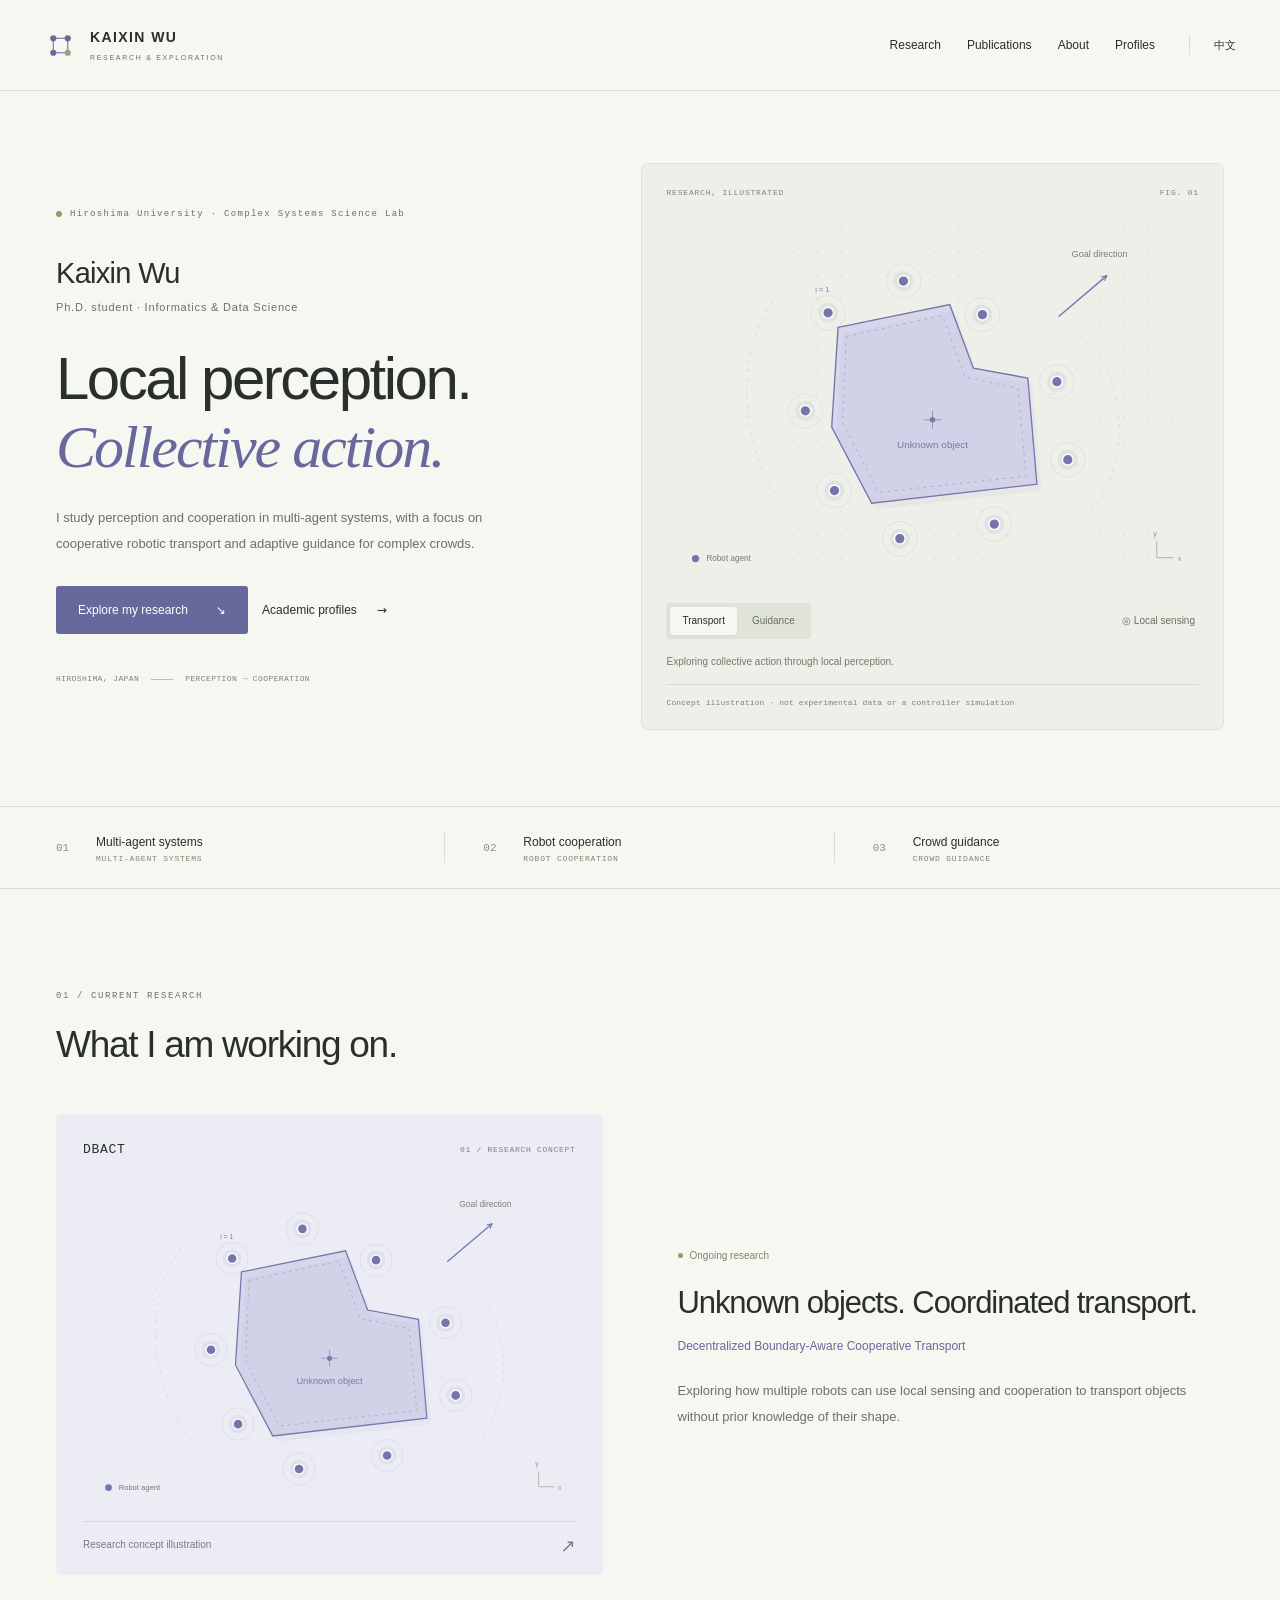
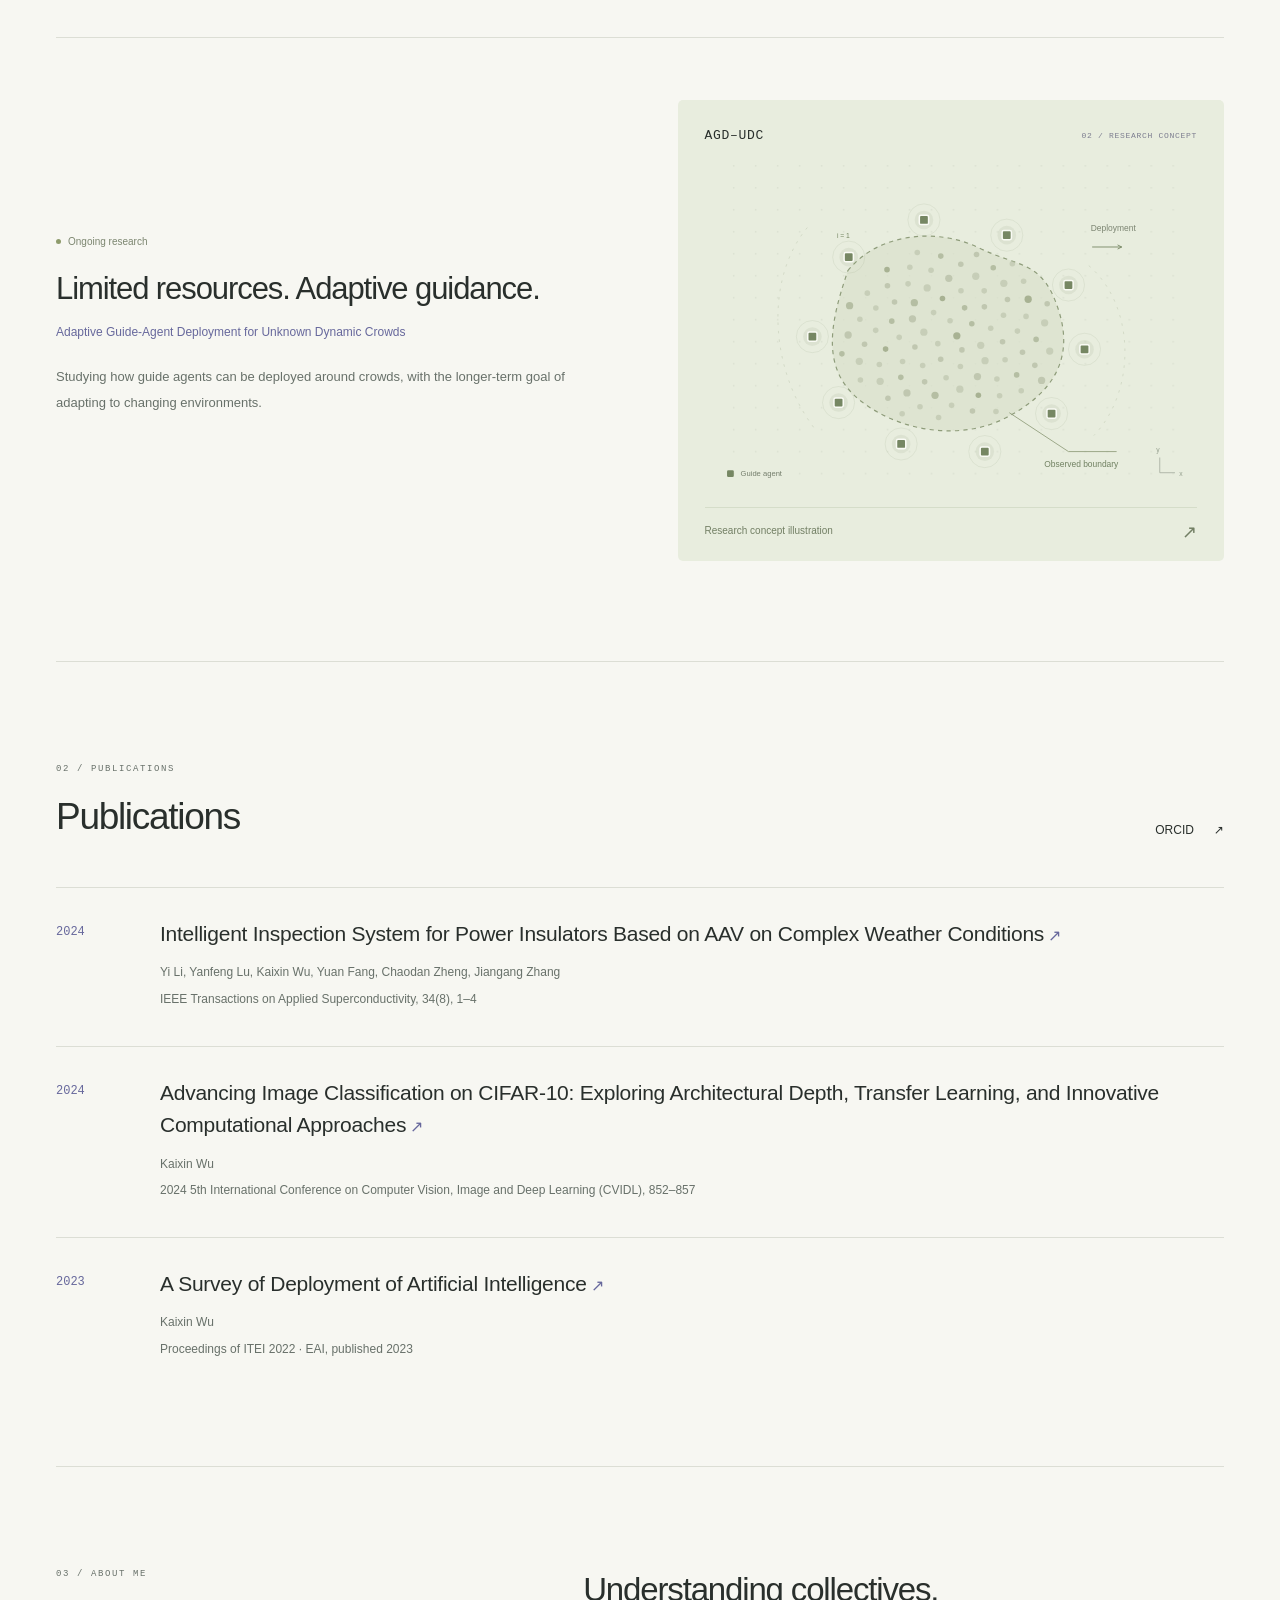
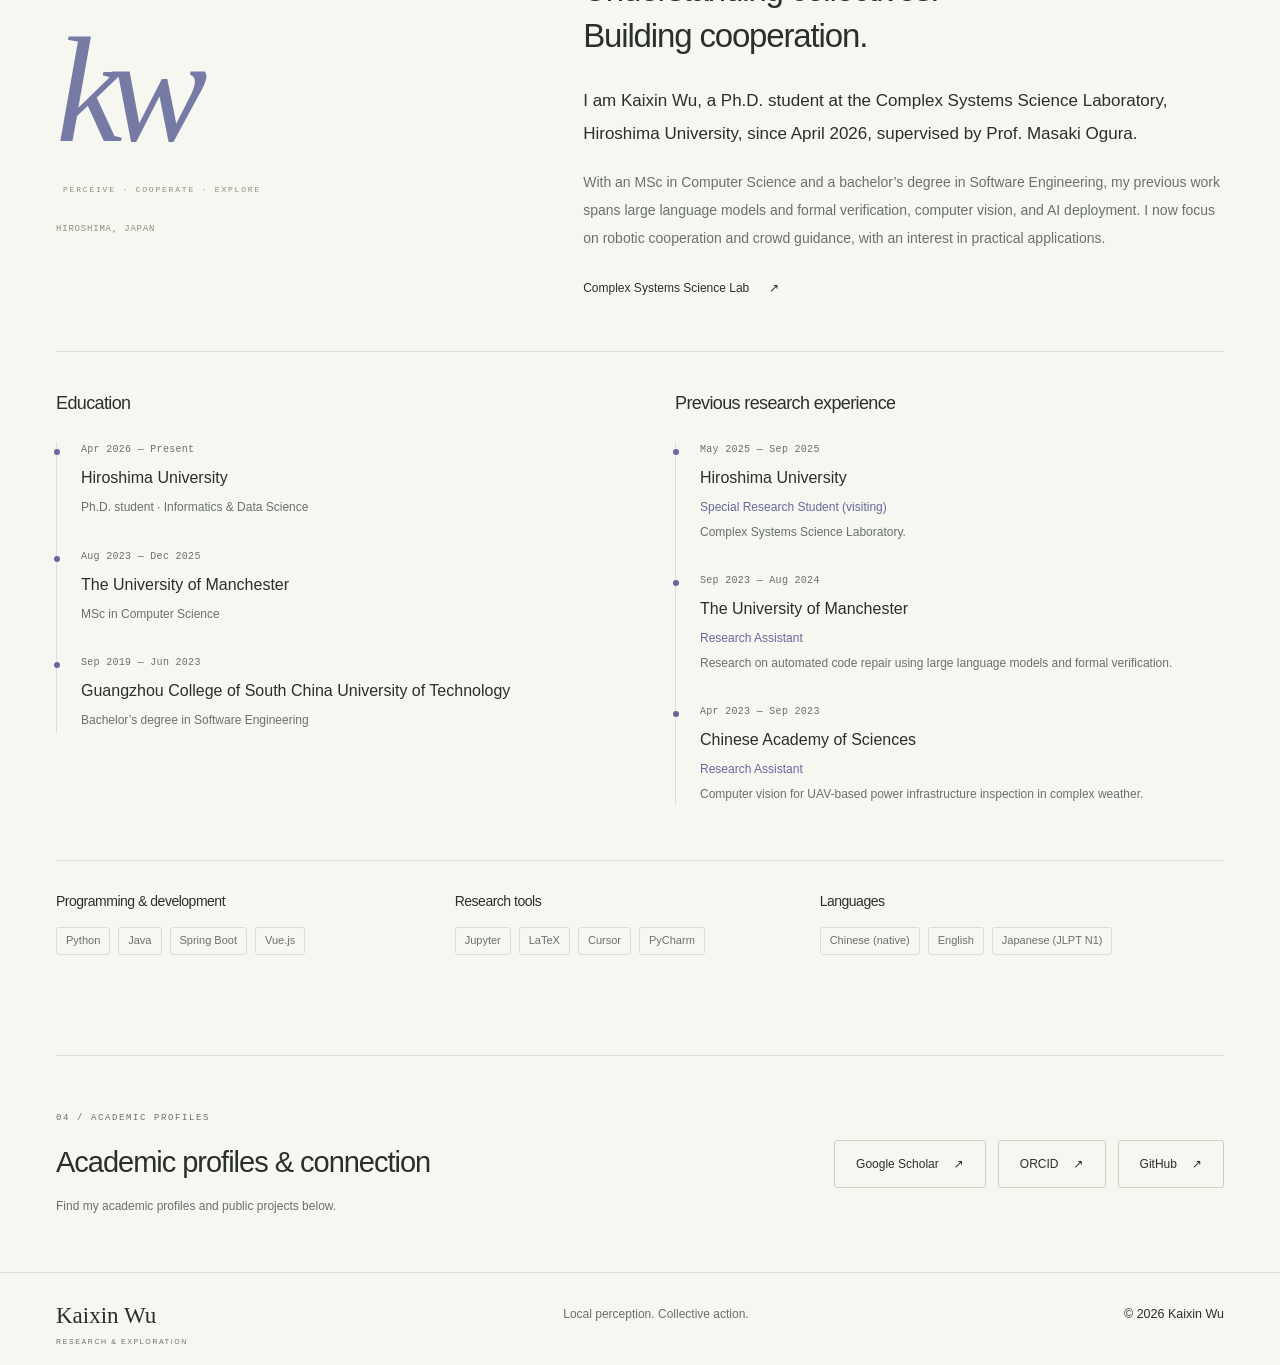
==== commit 7cfedc20: "Update bilingual biography, education and selected experience from CV" ====
--- a/site/en/index.html
+++ b/site/en/index.html
@@ -4,6 +4,6 @@
 <div class="pf-topic-strip"><div class="wrap"><span><b>01</b>Multi-agent systems<small>MULTI-AGENT SYSTEMS</small></span><span><b>02</b>Robot cooperation<small>ROBOT COOPERATION</small></span><span><b>03</b>Crowd guidance<small>CROWD GUIDANCE</small></span></div></div>
 <section id="research" class="section wrap"><div class="pf-section-heading"><div><span class="eyebrow">01 / CURRENT RESEARCH</span><h2>What I am working on.</h2></div></div><article class="pf-project "><div class="pf-project-art transport"><div class="pf-art-top"><span>DBACT</span><span>01 / RESEARCH CONCEPT</span></div><img src="../assets/concept-transport-en.svg" alt="Concept illustration of the research topic, not experimental results" width="620" height="440" loading="lazy"><div class="pf-art-bottom">Research concept illustration<span>↗</span></div></div><div class="pf-project-copy"><span class="pf-status"><i></i>Ongoing research</span><h3>Unknown objects. Coordinated transport.</h3><p class="pf-project-subtitle">Decentralized Boundary-Aware Cooperative Transport</p><p>Exploring how multiple robots can use local sensing and cooperation to transport objects without prior knowledge of their shape.</p></div></article><article class="pf-project reverse"><div class="pf-project-art crowd"><div class="pf-art-top"><span>AGD–UDC</span><span>02 / RESEARCH CONCEPT</span></div><img src="../assets/concept-crowd-en.svg" alt="Concept illustration of the research topic, not experimental results" width="620" height="440" loading="lazy"><div class="pf-art-bottom">Research concept illustration<span>↗</span></div></div><div class="pf-project-copy"><span class="pf-status"><i></i>Ongoing research</span><h3>Limited resources. Adaptive guidance.</h3><p class="pf-project-subtitle">Adaptive Guide-Agent Deployment for Unknown Dynamic Crowds</p><p>Studying how guide agents can be deployed around crowds, with the longer-term goal of adapting to changing environments.</p></div></article></section>
 <section id="publications" class="section wrap pf-publications"><div class="pf-section-heading"><div><span class="eyebrow">02 / PUBLICATIONS</span><h2>Publications</h2></div><a class="pf-text-link" href="https://orcid.org/0009-0009-8963-4432" target="_blank" rel="noopener noreferrer">ORCID <span>↗</span></a></div><article class="pf-publication"><span class="pf-publication-year">2024</span><div><h3><a href="https://doi.org/10.1109/TASC.2024.3465368" target="_blank" rel="noopener noreferrer">Intelligent Inspection System for Power Insulators Based on AAV on Complex Weather Conditions<span aria-hidden="true"> ↗</span></a></h3><p>Yi Li, Yanfeng Lu, Kaixin Wu, Yuan Fang, Chaodan Zheng, Jiangang Zhang</p><p class="pf-publication-venue">IEEE Transactions on Applied Superconductivity, 34(8), 1–4</p></div></article><article class="pf-publication"><span class="pf-publication-year">2024</span><div><h3><a href="https://doi.org/10.1109/CVIDL62147.2024.10604269" target="_blank" rel="noopener noreferrer">Advancing Image Classification on CIFAR-10: Exploring Architectural Depth, Transfer Learning, and Innovative Computational Approaches<span aria-hidden="true"> ↗</span></a></h3><p>Kaixin Wu</p><p class="pf-publication-venue">2024 5th International Conference on Computer Vision, Image and Deep Learning (CVIDL), 852–857</p></div></article><article class="pf-publication"><span class="pf-publication-year">2023</span><div><h3><a href="https://doi.org/10.4108/eai.23-12-2022.2329084" target="_blank" rel="noopener noreferrer">A Survey of Deployment of Artificial Intelligence<span aria-hidden="true"> ↗</span></a></h3><p>Kaixin Wu</p><p class="pf-publication-venue">Proceedings of ITEI 2022 · EAI, published 2023</p></div></article></section>
-<section id="about" class="section wrap pf-about"><div><span class="eyebrow">03 / ABOUT ME</span><div class="pf-monogram" aria-hidden="true">kw<span>PERCEIVE · COOPERATE · EXPLORE</span></div><p>HIROSHIMA, JAPAN</p></div><div><h2>Understanding collectives.<br>Building cooperation.</h2><p>I am Kaixin Wu, a Ph.D. student in informatics and data science at the Complex Systems Science Laboratory, Hiroshima University.</p><p>My interests include multi-agent systems, robotic cooperation and crowd guidance, as well as translating research into practical applications.</p><div class="about-links"><a class="pf-text-link" href="https://csslab.jp/members/" target="_blank" rel="noopener noreferrer">Complex Systems Science Lab <span>↗</span></a></div></div></section>
+<section id="about" class="section wrap pf-about"><div><span class="eyebrow">03 / ABOUT ME</span><div class="pf-monogram" aria-hidden="true">kw<span>PERCEIVE · COOPERATE · EXPLORE</span></div><p>HIROSHIMA, JAPAN</p></div><div><h2>Understanding collectives.<br>Building cooperation.</h2><p>I am Kaixin Wu, a Ph.D. student at the Complex Systems Science Laboratory, Hiroshima University, since April 2026, supervised by Prof. Masaki Ogura.</p><p>With an MSc in Computer Science and a bachelor’s degree in Software Engineering, my previous work spans large language models and formal verification, computer vision, and AI deployment. I now focus on robotic cooperation and crowd guidance, with an interest in practical applications.</p><div class="about-links"><a class="pf-text-link" href="https://csslab.jp/members/" target="_blank" rel="noopener noreferrer">Complex Systems Science Lab <span>↗</span></a></div></div><div class="pf-background"><section aria-labelledby="education-title"><h3 id="education-title">Education</h3><ol class="pf-cv-list"><li><span class="pf-cv-date">Apr 2026 — Present</span><h4>Hiroshima University</h4><p>Ph.D. student · Informatics &amp; Data Science</p></li><li><span class="pf-cv-date">Aug 2023 — Dec 2025</span><h4>The University of Manchester</h4><p>MSc in Computer Science</p></li><li><span class="pf-cv-date">Sep 2019 — Jun 2023</span><h4>Guangzhou College of South China University of Technology</h4><p>Bachelor’s degree in Software Engineering</p></li></ol></section><section aria-labelledby="experience-title"><h3 id="experience-title">Previous research experience</h3><ol class="pf-cv-list"><li><span class="pf-cv-date">May 2025 — Sep 2025</span><h4>Hiroshima University</h4><p class="pf-cv-role">Special Research Student (visiting)</p><p>Complex Systems Science Laboratory.</p></li><li><span class="pf-cv-date">Sep 2023 — Aug 2024</span><h4>The University of Manchester</h4><p class="pf-cv-role">Research Assistant</p><p>Research on automated code repair using large language models and formal verification.</p></li><li><span class="pf-cv-date">Apr 2023 — Sep 2023</span><h4>Chinese Academy of Sciences</h4><p class="pf-cv-role">Research Assistant</p><p>Computer vision for UAV-based power infrastructure inspection in complex weather.</p></li></ol></section></div><div class="pf-skills-grid"><section><h3>Programming &amp; development</h3><ul><li>Python</li><li>Java</li><li>Spring Boot</li><li>Vue.js</li></ul></section><section><h3>Research tools</h3><ul><li>Jupyter</li><li>LaTeX</li><li>Cursor</li><li>PyCharm</li></ul></section><section><h3>Languages</h3><ul><li>Chinese (native)</li><li>English</li><li>Japanese (JLPT N1)</li></ul></section></div></section>
 <section id="profiles" class="pf-contact wrap"><div><span class="eyebrow">04 / ACADEMIC PROFILES</span><h2>Academic profiles & connection</h2><p>Find my academic profiles and public projects below.</p></div><div class="profile-links"><a class="button secondary" href="https://scholar.google.com/citations?hl=zh-CN&amp;user=kzJ1vUcAAAAJ" target="_blank" rel="noopener noreferrer">Google Scholar <span aria-hidden="true">↗</span></a><a class="button secondary" href="https://orcid.org/0009-0009-8963-4432" target="_blank" rel="noopener noreferrer">ORCID <span aria-hidden="true">↗</span></a><a class="button secondary" href="https://github.com/Wu-kaixin" target="_blank" rel="noopener noreferrer">GitHub <span aria-hidden="true">↗</span></a></div></section></main>
 <footer><div class="footer-inner"><a class="footer-brand" href="#main">Kaixin Wu<span>RESEARCH & EXPLORATION</span></a><p>Local perception. Collective action.</p><small>© 2026 Kaixin Wu</small></div></footer></body></html>
--- a/site/assets/portfolio.css
+++ b/site/assets/portfolio.css
@@ -25,3 +25,8 @@
 .profile-links{display:flex;gap:12px;flex-wrap:wrap}.pf-contact .profile-links .button{font-size:12px;gap:15px}@media(max-width:850px){.pf-contact{flex-direction:column;align-items:start}.profile-links{gap:10px}}
 
 .pf-publications{border-block:1px solid var(--line)}.pf-publication{display:grid;grid-template-columns:80px minmax(0,1fr);gap:24px;padding:30px 0;border-top:1px solid var(--line)}.pf-publication:last-child{padding-bottom:0}.pf-publication-year{font:12px Consolas,monospace;color:var(--blue);padding-top:7px}.pf-publication h3{font-size:21px;line-height:1.55;letter-spacing:-.25px;margin:0 0 12px;overflow-wrap:anywhere}.pf-publication h3 a:hover{color:var(--blue)}.pf-publication h3 span{font-size:16px;color:var(--blue)}.pf-publication p{font-size:12px;line-height:1.8;margin:5px 0}.pf-publication-venue{color:var(--muted)}@media(max-width:680px){.pf-publication{grid-template-columns:1fr;gap:10px;padding:24px 0}.pf-publication-year{padding:0}.pf-publication h3{font-size:18px}.pf-publication p{font-size:11px}}
+
+/* Concise academic background. */
+.pf-about{row-gap:52px}.pf-background{grid-column:1/-1;display:grid;grid-template-columns:1fr 1fr;gap:70px;border-top:1px solid var(--line);padding-top:38px}.pf-background h3,.pf-skills-grid h3{font-size:18px;line-height:1.5;margin:0 0 25px}.pf-cv-list{list-style:none;margin:0;padding:0}.pf-cv-list li{position:relative;padding:0 0 27px 24px;border-left:1px solid var(--line)}.pf-cv-list li:last-child{padding-bottom:0}.pf-cv-list li:before{content:"";position:absolute;top:7px;left:-3.5px;width:6px;height:6px;border-radius:50%;background:var(--blue)}.pf-cv-date{display:block;font:10px/1.5 Consolas,"Liberation Mono",monospace;letter-spacing:.3px;color:var(--muted);margin-bottom:9px}.pf-cv-list h4{font-size:16px;font-weight:500;line-height:1.55;margin:0 0 6px;overflow-wrap:anywhere}.pf-cv-list p{font-size:12px;line-height:1.8;margin:3px 0;color:var(--muted)}.pf-cv-list .pf-cv-role{color:var(--blue)}.pf-skills-grid{grid-column:1/-1;display:grid;grid-template-columns:1.1fr 1fr 1.2fr;gap:28px;border-top:1px solid var(--line);padding-top:30px}.pf-skills-grid h3{font-size:14px;margin-bottom:15px}.pf-skills-grid ul{list-style:none;margin:0;padding:0;display:flex;flex-wrap:wrap;gap:8px}.pf-skills-grid li{font-size:11px;line-height:1.6;color:var(--muted);border:1px solid var(--line);border-radius:3px;padding:4px 9px}
+@media(max-width:850px){.pf-background{gap:38px}.pf-skills-grid{grid-template-columns:1fr 1fr}.pf-skills-grid section:last-child{grid-column:1/-1}}
+@media(max-width:680px){.pf-about{row-gap:32px}.pf-background{grid-template-columns:1fr;gap:30px;padding-top:27px}.pf-background h3{font-size:18px;margin-bottom:22px}.pf-cv-list h4{font-size:15px}.pf-cv-list li{padding-left:20px;padding-bottom:23px}.pf-skills-grid{grid-template-columns:1fr;gap:22px;padding-top:26px}.pf-skills-grid li{font-size:10px}.pf-skills-grid section:last-child{grid-column:auto}}
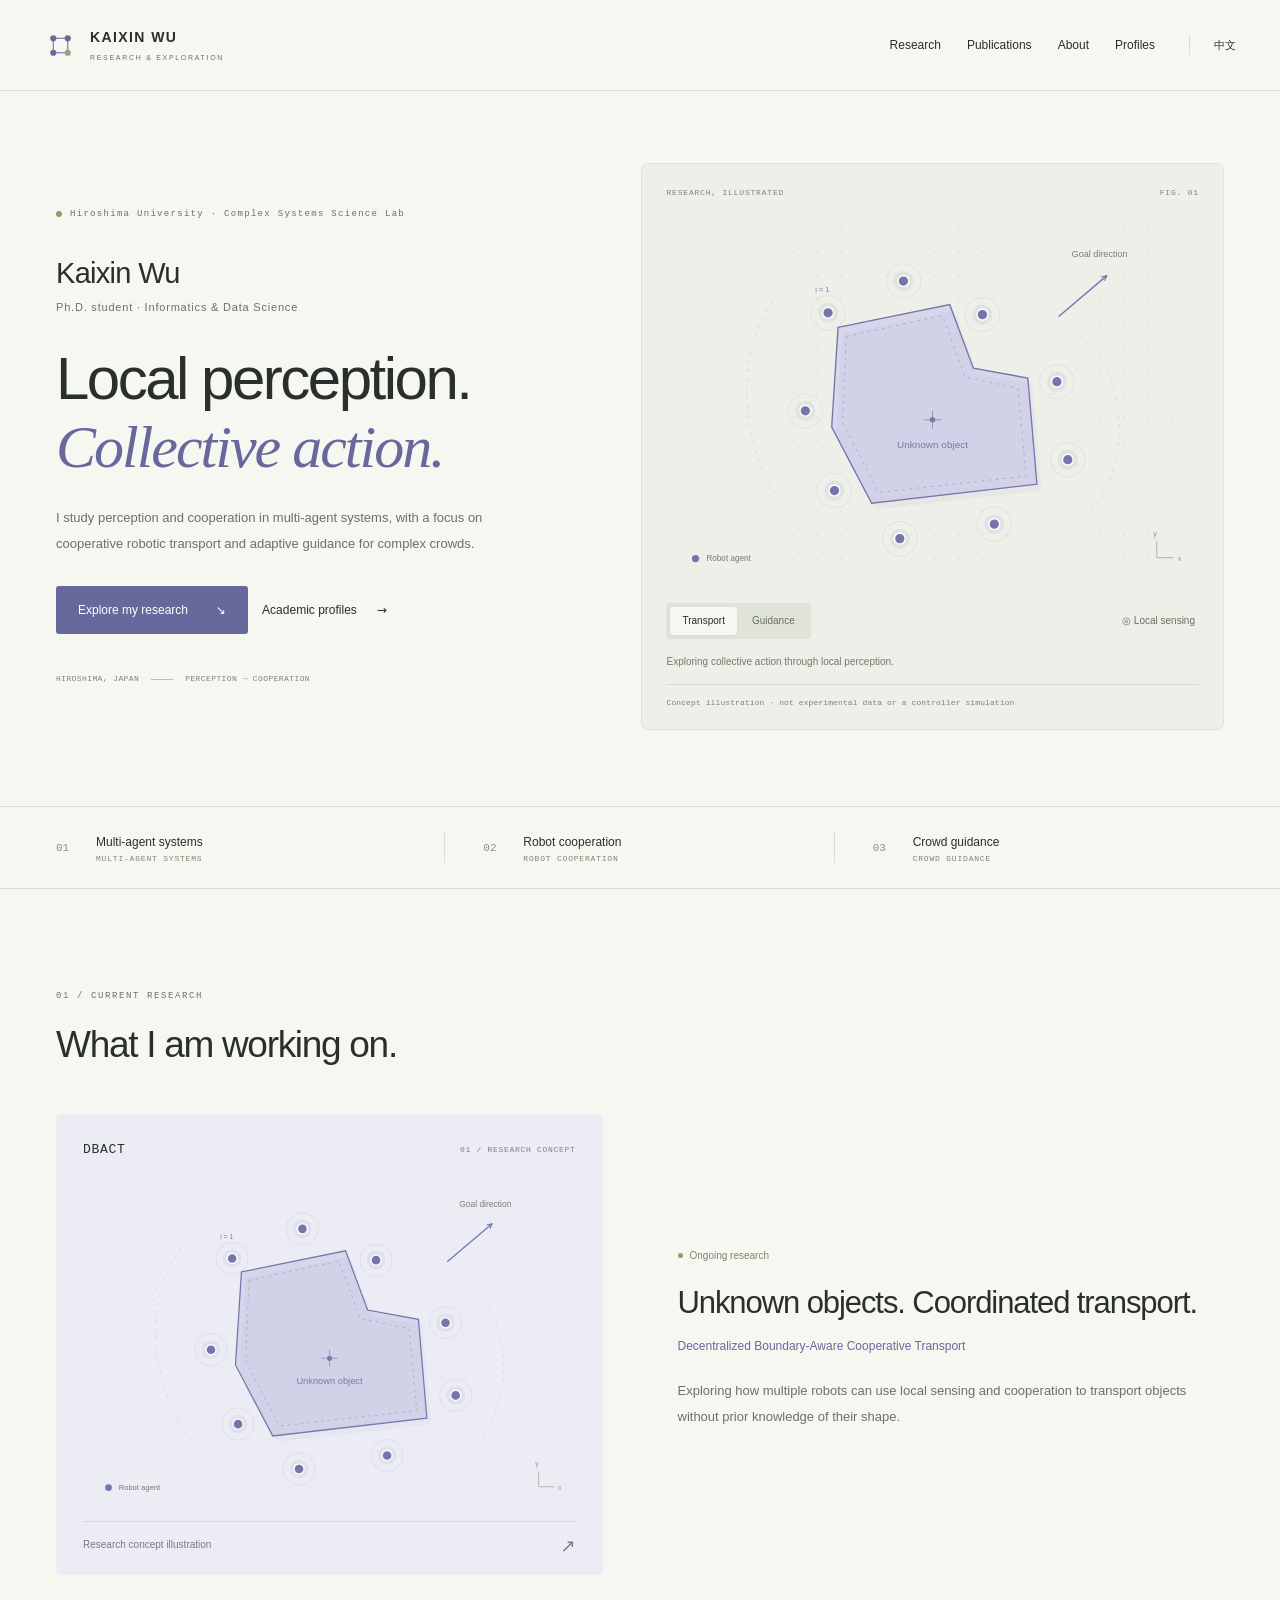
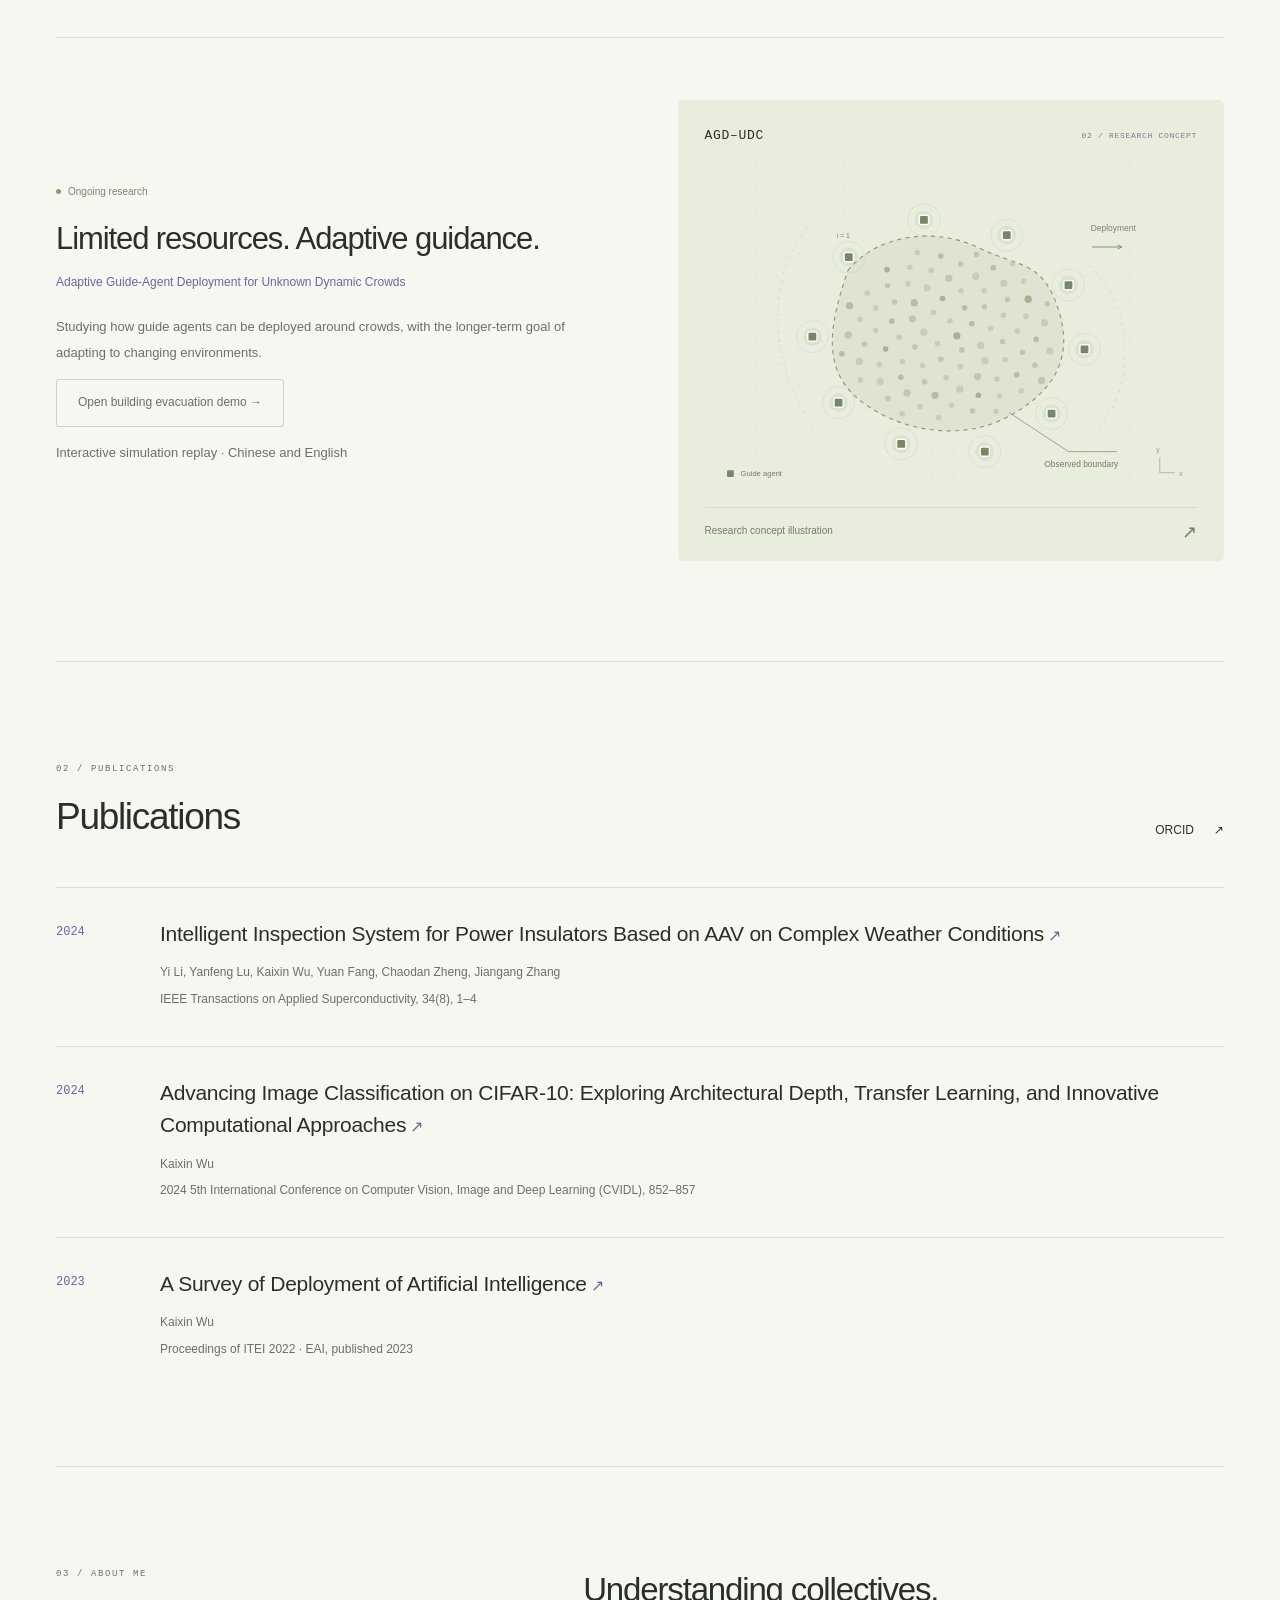
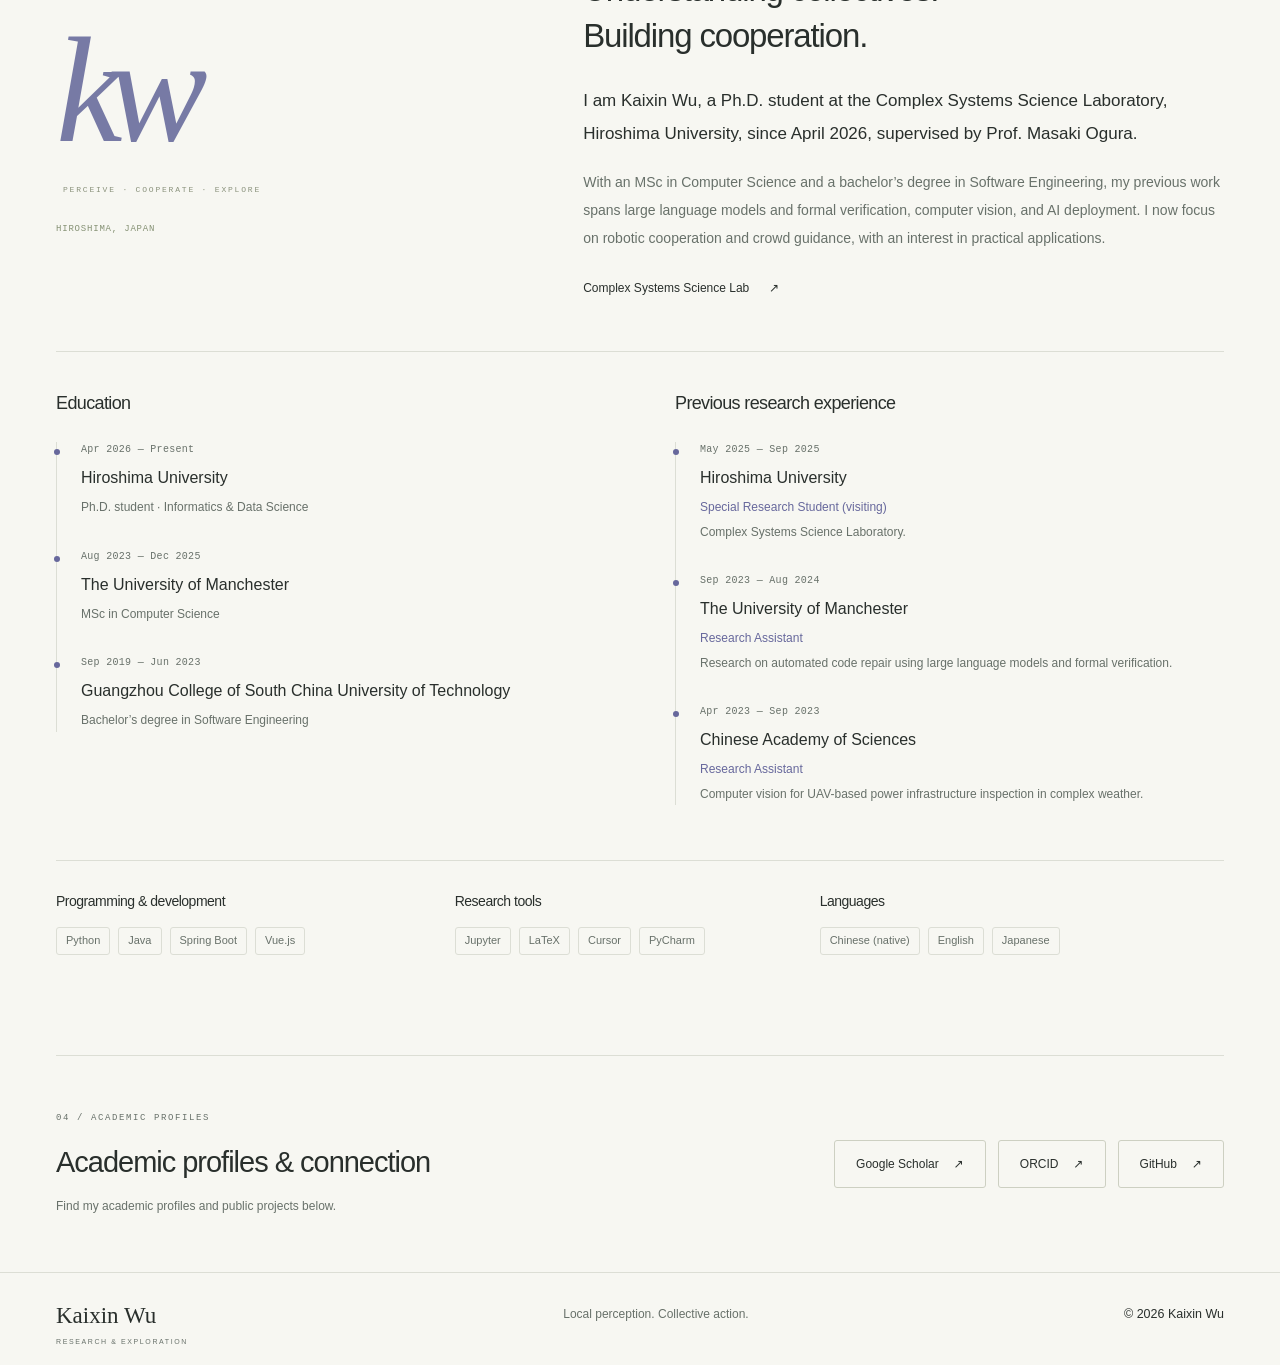
==== commit 788efc21: "Publish bilingual Atrium 100 evacuation replay" ====
--- a/site/en/index.html
+++ b/site/en/index.html
@@ -1,9 +1,9 @@
-<!doctype html><html lang="en"><head><meta charset="utf-8"><meta name="viewport" content="width=device-width,initial-scale=1"><title>Kaixin Wu · Research & Exploration</title><meta name="description" content="I study perception and cooperation in multi-agent systems, with a focus on cooperative robotic transport and adaptive guidance for complex crowds."><meta name="theme-color" content="#f7f7f2"><meta property="og:title" content="Kaixin Wu · Research & Exploration"><meta property="og:type" content="website"><meta property="og:image" content="https://wu-kaixin.github.io/collective-horizons/assets/social-card.png"><meta property="og:description" content="I study perception and cooperation in multi-agent systems, with a focus on cooperative robotic transport and adaptive guidance for complex crowds."><link rel="canonical" href="https://wu-kaixin.github.io/collective-horizons/en/"><link rel="alternate" hreflang="zh-CN" href="https://wu-kaixin.github.io/collective-horizons/"><link rel="alternate" hreflang="en" href="https://wu-kaixin.github.io/collective-horizons/en/"><link rel="icon" href="../assets/favicon.svg"><link rel="stylesheet" href="../assets/style.css"><link rel="stylesheet" href="../assets/portfolio.css"><script defer src="../assets/app.js"></script></head><body data-language="en"><a class="skip" href="#main">Skip to content</a><header class="site-header"><div class="header-inner"><a class="brand" href="./"><img src="../assets/favicon.svg" width="33" height="33" alt=""><span>KAIXIN WU<small>RESEARCH & EXPLORATION</small></span></a><nav class="main-nav" id="navigation" aria-label="Main navigation"><a href="#research">Research</a><a href="#publications">Publications</a><a href="#about">About</a><a href="#profiles">Profiles</a></nav><div class="header-actions"><a class="lang-switch" href="../" aria-label="切换到中文">中文</a><button class="menu-button" aria-expanded="false" aria-controls="navigation" aria-label="Open navigation">☰</button></div></div></header>
+<!doctype html><html lang="en"><head><meta charset="utf-8"><meta name="viewport" content="width=device-width,initial-scale=1"><title>Kaixin Wu · Research & Exploration</title><meta name="description" content="I study perception and cooperation in multi-agent systems, with a focus on cooperative robotic transport and adaptive guidance for complex crowds."><meta name="theme-color" content="#f7f7f2"><meta property="og:title" content="Kaixin Wu · Research & Exploration"><meta property="og:type" content="website"><meta property="og:image" content="https://wu-kaixin.github.io/assets/social-card.png"><meta property="og:description" content="I study perception and cooperation in multi-agent systems, with a focus on cooperative robotic transport and adaptive guidance for complex crowds."><link rel="canonical" href="https://wu-kaixin.github.io/en/"><link rel="alternate" hreflang="zh-CN" href="https://wu-kaixin.github.io/"><link rel="alternate" hreflang="en" href="https://wu-kaixin.github.io/en/"><link rel="icon" href="../assets/favicon.svg"><link rel="stylesheet" href="../assets/style.css"><link rel="stylesheet" href="../assets/portfolio.css"><script defer src="../assets/app.js"></script></head><body data-language="en"><a class="skip" href="#main">Skip to content</a><header class="site-header"><div class="header-inner"><a class="brand" href="./"><img src="../assets/favicon.svg" width="33" height="33" alt=""><span>KAIXIN WU<small>RESEARCH & EXPLORATION</small></span></a><nav class="main-nav" id="navigation" aria-label="Main navigation"><a href="#research">Research</a><a href="#publications">Publications</a><a href="#about">About</a><a href="#profiles">Profiles</a></nav><div class="header-actions"><a class="lang-switch" href="../" aria-label="切换到中文">中文</a><button class="menu-button" aria-expanded="false" aria-controls="navigation" aria-label="Open navigation">☰</button></div></div></header>
 <main id="main"><section class="pf-hero wrap"><div class="pf-hero-copy"><div class="pf-eyebrow"><i></i>Hiroshima University · Complex Systems Science Lab</div><p class="pf-name">Kaixin Wu<span>Ph.D. student · Informatics &amp; Data Science</span></p><h1>Local perception.<br><em>Collective action.</em></h1><p class="pf-intro">I study perception and cooperation in multi-agent systems, with a focus on cooperative robotic transport and adaptive guidance for complex crowds.</p><div class="hero-buttons"><a class="button primary" href="#research">Explore my research <span>↘</span></a><a class="pf-text-link" href="#profiles">Academic profiles <span>→</span></a></div><p class="pf-location">HIROSHIMA, JAPAN <span></span> PERCEPTION → COOPERATION</p></div>
 <div class="pf-visual" data-concept-root data-prefix="../" data-language="en"><div class="pf-visual-top"><span>RESEARCH, ILLUSTRATED</span><span data-concept-index>FIG. 01</span></div><img data-concept-image src="../assets/concept-transport-en.svg" width="620" height="440" alt="Concept illustration of robot cooperation"><div class="pf-visual-controls"><div role="group" aria-label="Research illustration topic"><button data-mode="transport" aria-pressed="true" disabled>Transport</button><button data-mode="crowd" aria-pressed="false" disabled>Guidance</button></div><button class="pf-sensing" data-sensing aria-pressed="false" disabled>◎ Local sensing</button></div><p data-concept-caption>Exploring collective action through local perception.</p><div class="pf-figure-note">Concept illustration · not experimental data or a controller simulation</div></div></section>
 <div class="pf-topic-strip"><div class="wrap"><span><b>01</b>Multi-agent systems<small>MULTI-AGENT SYSTEMS</small></span><span><b>02</b>Robot cooperation<small>ROBOT COOPERATION</small></span><span><b>03</b>Crowd guidance<small>CROWD GUIDANCE</small></span></div></div>
-<section id="research" class="section wrap"><div class="pf-section-heading"><div><span class="eyebrow">01 / CURRENT RESEARCH</span><h2>What I am working on.</h2></div></div><article class="pf-project "><div class="pf-project-art transport"><div class="pf-art-top"><span>DBACT</span><span>01 / RESEARCH CONCEPT</span></div><img src="../assets/concept-transport-en.svg" alt="Concept illustration of the research topic, not experimental results" width="620" height="440" loading="lazy"><div class="pf-art-bottom">Research concept illustration<span>↗</span></div></div><div class="pf-project-copy"><span class="pf-status"><i></i>Ongoing research</span><h3>Unknown objects. Coordinated transport.</h3><p class="pf-project-subtitle">Decentralized Boundary-Aware Cooperative Transport</p><p>Exploring how multiple robots can use local sensing and cooperation to transport objects without prior knowledge of their shape.</p></div></article><article class="pf-project reverse"><div class="pf-project-art crowd"><div class="pf-art-top"><span>AGD–UDC</span><span>02 / RESEARCH CONCEPT</span></div><img src="../assets/concept-crowd-en.svg" alt="Concept illustration of the research topic, not experimental results" width="620" height="440" loading="lazy"><div class="pf-art-bottom">Research concept illustration<span>↗</span></div></div><div class="pf-project-copy"><span class="pf-status"><i></i>Ongoing research</span><h3>Limited resources. Adaptive guidance.</h3><p class="pf-project-subtitle">Adaptive Guide-Agent Deployment for Unknown Dynamic Crowds</p><p>Studying how guide agents can be deployed around crowds, with the longer-term goal of adapting to changing environments.</p></div></article></section>
+<section id="research" class="section wrap"><div class="pf-section-heading"><div><span class="eyebrow">01 / CURRENT RESEARCH</span><h2>What I am working on.</h2></div></div><article class="pf-project "><div class="pf-project-art transport"><div class="pf-art-top"><span>DBACT</span><span>01 / RESEARCH CONCEPT</span></div><img src="../assets/concept-transport-en.svg" alt="Concept illustration of the research topic, not experimental results" width="620" height="440" loading="lazy"><div class="pf-art-bottom">Research concept illustration<span>↗</span></div></div><div class="pf-project-copy"><span class="pf-status"><i></i>Ongoing research</span><h3>Unknown objects. Coordinated transport.</h3><p class="pf-project-subtitle">Decentralized Boundary-Aware Cooperative Transport</p><p>Exploring how multiple robots can use local sensing and cooperation to transport objects without prior knowledge of their shape.</p></div></article><article class="pf-project reverse"><div class="pf-project-art crowd"><div class="pf-art-top"><span>AGD–UDC</span><span>02 / RESEARCH CONCEPT</span></div><img src="../assets/concept-crowd-en.svg" alt="Concept illustration of the research topic, not experimental results" width="620" height="440" loading="lazy"><div class="pf-art-bottom">Research concept illustration<span>↗</span></div></div><div class="pf-project-copy"><span class="pf-status"><i></i>Ongoing research</span><h3>Limited resources. Adaptive guidance.</h3><p class="pf-project-subtitle">Adaptive Guide-Agent Deployment for Unknown Dynamic Crowds</p><p>Studying how guide agents can be deployed around crowds, with the longer-term goal of adapting to changing environments.</p><p><a class="button secondary" href="../evacuation/?lang=en">Open building evacuation demo →</a></p><p>Interactive simulation replay · Chinese and English</p></div></article></section>
 <section id="publications" class="section wrap pf-publications"><div class="pf-section-heading"><div><span class="eyebrow">02 / PUBLICATIONS</span><h2>Publications</h2></div><a class="pf-text-link" href="https://orcid.org/0009-0009-8963-4432" target="_blank" rel="noopener noreferrer">ORCID <span>↗</span></a></div><article class="pf-publication"><span class="pf-publication-year">2024</span><div><h3><a href="https://doi.org/10.1109/TASC.2024.3465368" target="_blank" rel="noopener noreferrer">Intelligent Inspection System for Power Insulators Based on AAV on Complex Weather Conditions<span aria-hidden="true"> ↗</span></a></h3><p>Yi Li, Yanfeng Lu, Kaixin Wu, Yuan Fang, Chaodan Zheng, Jiangang Zhang</p><p class="pf-publication-venue">IEEE Transactions on Applied Superconductivity, 34(8), 1–4</p></div></article><article class="pf-publication"><span class="pf-publication-year">2024</span><div><h3><a href="https://doi.org/10.1109/CVIDL62147.2024.10604269" target="_blank" rel="noopener noreferrer">Advancing Image Classification on CIFAR-10: Exploring Architectural Depth, Transfer Learning, and Innovative Computational Approaches<span aria-hidden="true"> ↗</span></a></h3><p>Kaixin Wu</p><p class="pf-publication-venue">2024 5th International Conference on Computer Vision, Image and Deep Learning (CVIDL), 852–857</p></div></article><article class="pf-publication"><span class="pf-publication-year">2023</span><div><h3><a href="https://doi.org/10.4108/eai.23-12-2022.2329084" target="_blank" rel="noopener noreferrer">A Survey of Deployment of Artificial Intelligence<span aria-hidden="true"> ↗</span></a></h3><p>Kaixin Wu</p><p class="pf-publication-venue">Proceedings of ITEI 2022 · EAI, published 2023</p></div></article></section>
-<section id="about" class="section wrap pf-about"><div><span class="eyebrow">03 / ABOUT ME</span><div class="pf-monogram" aria-hidden="true">kw<span>PERCEIVE · COOPERATE · EXPLORE</span></div><p>HIROSHIMA, JAPAN</p></div><div><h2>Understanding collectives.<br>Building cooperation.</h2><p>I am Kaixin Wu, a Ph.D. student at the Complex Systems Science Laboratory, Hiroshima University, since April 2026, supervised by Prof. Masaki Ogura.</p><p>With an MSc in Computer Science and a bachelor’s degree in Software Engineering, my previous work spans large language models and formal verification, computer vision, and AI deployment. I now focus on robotic cooperation and crowd guidance, with an interest in practical applications.</p><div class="about-links"><a class="pf-text-link" href="https://csslab.jp/members/" target="_blank" rel="noopener noreferrer">Complex Systems Science Lab <span>↗</span></a></div></div><div class="pf-background"><section aria-labelledby="education-title"><h3 id="education-title">Education</h3><ol class="pf-cv-list"><li><span class="pf-cv-date">Apr 2026 — Present</span><h4>Hiroshima University</h4><p>Ph.D. student · Informatics &amp; Data Science</p></li><li><span class="pf-cv-date">Aug 2023 — Dec 2025</span><h4>The University of Manchester</h4><p>MSc in Computer Science</p></li><li><span class="pf-cv-date">Sep 2019 — Jun 2023</span><h4>Guangzhou College of South China University of Technology</h4><p>Bachelor’s degree in Software Engineering</p></li></ol></section><section aria-labelledby="experience-title"><h3 id="experience-title">Previous research experience</h3><ol class="pf-cv-list"><li><span class="pf-cv-date">May 2025 — Sep 2025</span><h4>Hiroshima University</h4><p class="pf-cv-role">Special Research Student (visiting)</p><p>Complex Systems Science Laboratory.</p></li><li><span class="pf-cv-date">Sep 2023 — Aug 2024</span><h4>The University of Manchester</h4><p class="pf-cv-role">Research Assistant</p><p>Research on automated code repair using large language models and formal verification.</p></li><li><span class="pf-cv-date">Apr 2023 — Sep 2023</span><h4>Chinese Academy of Sciences</h4><p class="pf-cv-role">Research Assistant</p><p>Computer vision for UAV-based power infrastructure inspection in complex weather.</p></li></ol></section></div><div class="pf-skills-grid"><section><h3>Programming &amp; development</h3><ul><li>Python</li><li>Java</li><li>Spring Boot</li><li>Vue.js</li></ul></section><section><h3>Research tools</h3><ul><li>Jupyter</li><li>LaTeX</li><li>Cursor</li><li>PyCharm</li></ul></section><section><h3>Languages</h3><ul><li>Chinese (native)</li><li>English</li><li>Japanese (JLPT N1)</li></ul></section></div></section>
+<section id="about" class="section wrap pf-about"><div><span class="eyebrow">03 / ABOUT ME</span><div class="pf-monogram" aria-hidden="true">kw<span>PERCEIVE · COOPERATE · EXPLORE</span></div><p>HIROSHIMA, JAPAN</p></div><div><h2>Understanding collectives.<br>Building cooperation.</h2><p>I am Kaixin Wu, a Ph.D. student at the Complex Systems Science Laboratory, Hiroshima University, since April 2026, supervised by Prof. Masaki Ogura.</p><p>With an MSc in Computer Science and a bachelor’s degree in Software Engineering, my previous work spans large language models and formal verification, computer vision, and AI deployment. I now focus on robotic cooperation and crowd guidance, with an interest in practical applications.</p><div class="about-links"><a class="pf-text-link" href="https://csslab.jp/members/" target="_blank" rel="noopener noreferrer">Complex Systems Science Lab <span>↗</span></a></div></div><div class="pf-background"><section aria-labelledby="education-title"><h3 id="education-title">Education</h3><ol class="pf-cv-list"><li><span class="pf-cv-date">Apr 2026 — Present</span><h4>Hiroshima University</h4><p>Ph.D. student · Informatics &amp; Data Science</p></li><li><span class="pf-cv-date">Aug 2023 — Dec 2025</span><h4>The University of Manchester</h4><p>MSc in Computer Science</p></li><li><span class="pf-cv-date">Sep 2019 — Jun 2023</span><h4>Guangzhou College of South China University of Technology</h4><p>Bachelor’s degree in Software Engineering</p></li></ol></section><section aria-labelledby="experience-title"><h3 id="experience-title">Previous research experience</h3><ol class="pf-cv-list"><li><span class="pf-cv-date">May 2025 — Sep 2025</span><h4>Hiroshima University</h4><p class="pf-cv-role">Special Research Student (visiting)</p><p>Complex Systems Science Laboratory.</p></li><li><span class="pf-cv-date">Sep 2023 — Aug 2024</span><h4>The University of Manchester</h4><p class="pf-cv-role">Research Assistant</p><p>Research on automated code repair using large language models and formal verification.</p></li><li><span class="pf-cv-date">Apr 2023 — Sep 2023</span><h4>Chinese Academy of Sciences</h4><p class="pf-cv-role">Research Assistant</p><p>Computer vision for UAV-based power infrastructure inspection in complex weather.</p></li></ol></section></div><div class="pf-skills-grid"><section><h3>Programming &amp; development</h3><ul><li>Python</li><li>Java</li><li>Spring Boot</li><li>Vue.js</li></ul></section><section><h3>Research tools</h3><ul><li>Jupyter</li><li>LaTeX</li><li>Cursor</li><li>PyCharm</li></ul></section><section><h3>Languages</h3><ul><li>Chinese (native)</li><li>English</li><li>Japanese</li></ul></section></div></section>
 <section id="profiles" class="pf-contact wrap"><div><span class="eyebrow">04 / ACADEMIC PROFILES</span><h2>Academic profiles & connection</h2><p>Find my academic profiles and public projects below.</p></div><div class="profile-links"><a class="button secondary" href="https://scholar.google.com/citations?hl=zh-CN&amp;user=kzJ1vUcAAAAJ" target="_blank" rel="noopener noreferrer">Google Scholar <span aria-hidden="true">↗</span></a><a class="button secondary" href="https://orcid.org/0009-0009-8963-4432" target="_blank" rel="noopener noreferrer">ORCID <span aria-hidden="true">↗</span></a><a class="button secondary" href="https://github.com/Wu-kaixin" target="_blank" rel="noopener noreferrer">GitHub <span aria-hidden="true">↗</span></a></div></section></main>
 <footer><div class="footer-inner"><a class="footer-brand" href="#main">Kaixin Wu<span>RESEARCH & EXPLORATION</span></a><p>Local perception. Collective action.</p><small>© 2026 Kaixin Wu</small></div></footer></body></html>
